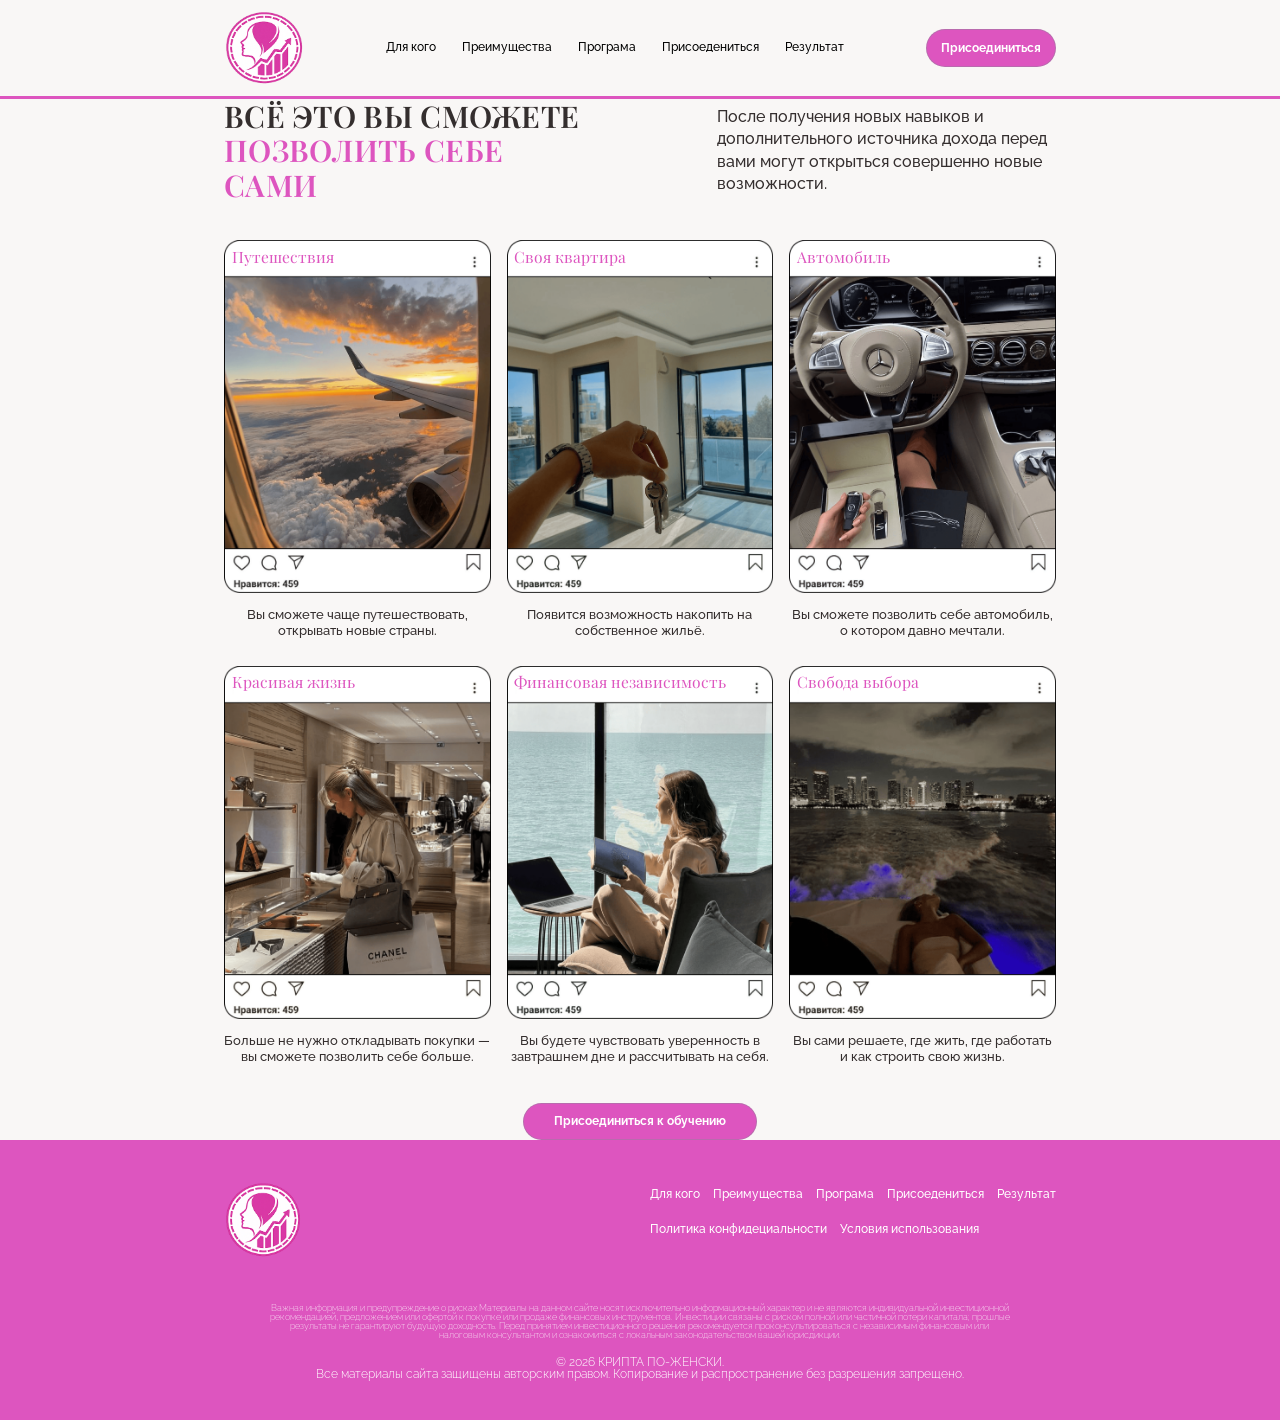
==== index.html @ 332e96ff "yourself section the end" ====
<!DOCTYPE html>
<html lang="ru">
<head>
    <meta charset="UTF-8">
    <meta name="viewport" content="width=device-width, initial-scale=1.0">
    <title>CRYPT-THE WOMAN-STYLE</title>
    <!-- Swiper css -->
    <link rel="stylesheet" href="https://cdn.jsdelivr.net/npm/swiper@11/swiper-bundle.min.css" />
    <!-- Swiper css -->
    <!-- favicon -->
    <link rel="icon" href="./images/logo/favicon.svg">
    <!-- favicon -->
    <!-- fonts -->
    <link rel="preconnect" href="https://fonts.googleapis.com">
    <link rel="preconnect" href="https://fonts.gstatic.com" crossorigin>
    <link
        href="https://fonts.googleapis.com/css2?family=Manrope:wght@200..800&family=Playfair+Display:ital,wght@0,400..900;1,400..900&family=Raleway:ital,wght@0,100..900;1,100..900&display=swap"
        rel="stylesheet">
        <link rel="stylesheet" href="./assets/fonts/Inter/stylesheet.css">
        <link rel="stylesheet" href="./assets/fonts/Gilroy/stylesheet.css">
        <link rel="stylesheet" href="./assets/fonts/DisruptorsScript/stylesheet.css">
    <!-- fonts -->
    <!-- css link -->
    <link rel="stylesheet" href="./assets/scss/style.css">
    <!-- css link -->
</head>
<body>
    <div class="wrapper">

        <!-- header -->
        <header class="header">
            <div class="container">
                <a href="#" class="header_logo">
                    <img src="./assets/images/logo/footer_logo.png" alt="">
                </a>
                <ul class="header_link">
                    <li>
                        <a href="#">
                            Для кого
                        </a>
                    </li>
                    <li>
                        <a href="#">
                            Преимущества
                        </a>
                    </li>
                    <li>
                        <a href="#">
                            Програма
                        </a>
                    </li>
                    <li>
                        <a href="#">
                            Присоедениться
                        </a>
                    </li>
                    <li>
                        <a href="#">
                            Результат
                        </a>
                    </li>
                </ul>
                <button class="header_btn pink_btn">
                    Присоединиться
                </button>
            </div>
        </header>
        <!-- header -->

        <!-- main -->
        <main>


            <!-- yourself -->
            <section class="yourself">
                <div class="container">
                    <div class="yourself_head">
                        <h2 class="section_title">
                            Всё это вы сможете <span>позволить себе сами</span>
                        </h2>
                        <p>
                            После получения новых навыков и дополнительного источника дохода перед вами могут открыться совершенно новые
                            возможности.
                        </p>
                    </div>
                    <div class="yourself_cards">
                        <div class="yourself_card">
                            <div class="yourself_card-img">
                                <h3>
                                    Путешествия
                                </h3>
                                <img src="./assets/images/yourself1.png" alt="">
                            </div>
                            <p>
                                Вы сможете чаще путешествовать,
                                открывать новые страны.
                            </p>
                        </div>
                        <div class="yourself_card">
                            <div class="yourself_card-img">
                                <h3>
                                    Своя квартира
                                </h3>
                                <img src="./assets/images/yourself2.png" alt="">
                            </div>
                            <p>
                                Появится возможность накопить
                                на собственное жильё.
                            </p>
                        </div>
                        <div class="yourself_card">
                            <div class="yourself_card-img">
                                <h3>
                                    Автомобиль
                                </h3>
                                <img src="./assets/images/yourself3.png" alt="">
                            </div>
                            <p>
                                Вы сможете позволить себе
                                автомобиль, о котором давно мечтали.
                            </p>
                        </div>
                        <div class="yourself_card">
                            <div class="yourself_card-img">
                                <h3>
                                    Красивая жизнь
                                </h3>
                                <img src="./assets/images/yourself4.png" alt="">
                            </div>
                            <p>
                                Больше не нужно откладывать покупки
                                — вы сможете позволить себе больше.
                            </p>
                        </div>
                        <div class="yourself_card">
                            <div class="yourself_card-img">
                                <h3>
                                    Финансовая независимость
                                </h3>
                                <img src="./assets/images/yourself5.png" alt="">
                            </div>
                            <p>
                                Вы будете чувствовать уверенность в завтрашнем дне и рассчитывать на себя.
                            </p>
                        </div>
                        <div class="yourself_card">
                            <div class="yourself_card-img">
                                <h3>
                                    Свобода выбора
                                </h3>
                                <img src="./assets/images/yourself6.png" alt="">
                            </div>
                            <p>
                                Вы сами решаете, где жить, где работать и как строить свою жизнь.
                            </p>
                        </div>
                    </div>
                    <button class="pink_btn">
                        Присоединиться к обучению
                    </button>
                </div>
            </section>
            <!-- yourself -->
        </main>
        <!-- main -->

        <!-- footer -->
        <footer class="footer">
            <div class="container">
                <div class="footer_top">
                    <a href="/" class="footer_logo">
                        <img src="./assets/images/logo/footer_logo.png" alt="">
                    </a>
                    <div class="footer_top-links">
                        <ul class="footer_link">
                            <li>
                                <a href="#">
                                    Для кого
                                </a>
                            </li>
                            <li>
                                <a href="#">
                                    Преимущества
                                </a>
                            </li>
                            <li>
                                <a href="#">
                                    Програма
                                </a>
                            </li>
                            <li>
                                <a href="#">
                                    Присоедениться
                                </a>
                            </li>
                            <li>
                                <a href="#">
                                    Результат
                                </a>
                            </li>
                        </ul>
                        <ul>
                            <li>
                                <a href="#">
                                    Политика конфидециальности
                                </a>
                            </li>
                            <li>
                                <a href="#">
                                    Условия использования
                                </a>
                            </li>
                        </ul>
                    </div>
                </div>
                <p>
                    Важная информация и предупреждение о рисках Материалы на данном сайте носят исключительно информационный характер и не
                    являются индивидуальной инвестиционной рекомендацией, предложением или офертой к покупке или продаже финансовых
                    инструментов. Инвестиции связаны с риском полной или частичной потери капитала; прошлые результаты не гарантируют
                    будущую доходность. Перед принятием инвестиционного решения рекомендуется проконсультироваться с независимым финансовым
                    или налоговым консультантом и ознакомиться с локальным законодательством вашей юрисдикции.
                </p>
                <span>
                    © 2026 КРИПТА ПО-ЖЕНСКИ.<br>
                    Все материалы сайта защищены авторским правом. Копирование и распространение без разрешения запрещено.
                </span>
            </div>
        </footer>
        <!-- footer -->
    </div>

    <!-- Swiper js -->
    <script src="https://cdn.jsdelivr.net/npm/swiper@11/swiper-bundle.min.js" defer></script>
    <!-- Swiper js -->
    <!-- js file -->
    <script src="./assets/scripts/main.js" defer></script>
    <!-- js file -->
</body>
</html>
---- assets/fonts/Inter/stylesheet.css ----
@font-face {
    font-family: 'Inter';
    src: url('Inter-BoldItalic.eot');
    src: local('Inter Bold Italic'), local('Inter-BoldItalic'),
        url('Inter-BoldItalic.eot?#iefix') format('embedded-opentype'),
        url('Inter-BoldItalic.woff2') format('woff2'),
        url('Inter-BoldItalic.woff') format('woff'),
        url('Inter-BoldItalic.ttf') format('truetype');
    font-weight: bold;
    font-style: italic;
}

@font-face {
    font-family: 'Inter';
    src: url('Inter-MediumItalic.eot');
    src: local('Inter Medium Italic'), local('Inter-MediumItalic'),
        url('Inter-MediumItalic.eot?#iefix') format('embedded-opentype'),
        url('Inter-MediumItalic.woff2') format('woff2'),
        url('Inter-MediumItalic.woff') format('woff'),
        url('Inter-MediumItalic.ttf') format('truetype');
    font-weight: 500;
    font-style: italic;
}

@font-face {
    font-family: 'Inter';
    src: url('Inter-ThinItalicBETA.eot');
    src: local('Inter Thin Italic BETA'), local('Inter-ThinItalicBETA'),
        url('Inter-ThinItalicBETA.eot?#iefix') format('embedded-opentype'),
        url('Inter-ThinItalicBETA.woff2') format('woff2'),
        url('Inter-ThinItalicBETA.woff') format('woff'),
        url('Inter-ThinItalicBETA.ttf') format('truetype');
    font-weight: 100;
    font-style: italic;
}

@font-face {
    font-family: 'Inter';
    src: url('Inter-Regular.eot');
    src: local('Inter Regular'), local('Inter-Regular'),
        url('Inter-Regular.eot?#iefix') format('embedded-opentype'),
        url('Inter-Regular.woff2') format('woff2'),
        url('Inter-Regular.woff') format('woff'),
        url('Inter-Regular.ttf') format('truetype');
    font-weight: normal;
    font-style: normal;
}

@font-face {
    font-family: 'Inter';
    src: url('Inter-Black.eot');
    src: local('Inter Black'), local('Inter-Black'),
        url('Inter-Black.eot?#iefix') format('embedded-opentype'),
        url('Inter-Black.woff2') format('woff2'),
        url('Inter-Black.woff') format('woff'),
        url('Inter-Black.ttf') format('truetype');
    font-weight: 900;
    font-style: normal;
}

@font-face {
    font-family: 'Inter';
    src: url('Inter-BlackItalic.eot');
    src: local('Inter Black Italic'), local('Inter-BlackItalic'),
        url('Inter-BlackItalic.eot?#iefix') format('embedded-opentype'),
        url('Inter-BlackItalic.woff2') format('woff2'),
        url('Inter-BlackItalic.woff') format('woff'),
        url('Inter-BlackItalic.ttf') format('truetype');
    font-weight: 900;
    font-style: italic;
}

@font-face {
    font-family: 'Inter';
    src: url('Inter-LightBETA.eot');
    src: local('Inter Light BETA'), local('Inter-LightBETA'),
        url('Inter-LightBETA.eot?#iefix') format('embedded-opentype'),
        url('Inter-LightBETA.woff2') format('woff2'),
        url('Inter-LightBETA.woff') format('woff'),
        url('Inter-LightBETA.ttf') format('truetype');
    font-weight: 300;
    font-style: normal;
}

@font-face {
    font-family: 'Inter';
    src: url('Inter-SemiBold.eot');
    src: local('Inter Semi Bold'), local('Inter-SemiBold'),
        url('Inter-SemiBold.eot?#iefix') format('embedded-opentype'),
        url('Inter-SemiBold.woff2') format('woff2'),
        url('Inter-SemiBold.woff') format('woff'),
        url('Inter-SemiBold.ttf') format('truetype');
    font-weight: 600;
    font-style: normal;
}

@font-face {
    font-family: 'Inter';
    src: url('Inter-ExtraBoldItalic.eot');
    src: local('Inter Extra Bold Italic'), local('Inter-ExtraBoldItalic'),
        url('Inter-ExtraBoldItalic.eot?#iefix') format('embedded-opentype'),
        url('Inter-ExtraBoldItalic.woff2') format('woff2'),
        url('Inter-ExtraBoldItalic.woff') format('woff'),
        url('Inter-ExtraBoldItalic.ttf') format('truetype');
    font-weight: 800;
    font-style: italic;
}

@font-face {
    font-family: 'Inter';
    src: url('Inter-Bold.eot');
    src: local('Inter Bold'), local('Inter-Bold'),
        url('Inter-Bold.eot?#iefix') format('embedded-opentype'),
        url('Inter-Bold.woff2') format('woff2'),
        url('Inter-Bold.woff') format('woff'),
        url('Inter-Bold.ttf') format('truetype');
    font-weight: bold;
    font-style: normal;
}

@font-face {
    font-family: 'Inter';
    src: url('Inter-ExtraLightItalicBETA.eot');
    src: local('Inter Extra Light Italic BETA'), local('Inter-ExtraLightItalicBETA'),
        url('Inter-ExtraLightItalicBETA.eot?#iefix') format('embedded-opentype'),
        url('Inter-ExtraLightItalicBETA.woff2') format('woff2'),
        url('Inter-ExtraLightItalicBETA.woff') format('woff'),
        url('Inter-ExtraLightItalicBETA.ttf') format('truetype');
    font-weight: 200;
    font-style: italic;
}

@font-face {
    font-family: 'Inter';
    src: url('Inter-ExtraLightBETA.eot');
    src: local('Inter Extra Light BETA'), local('Inter-ExtraLightBETA'),
        url('Inter-ExtraLightBETA.eot?#iefix') format('embedded-opentype'),
        url('Inter-ExtraLightBETA.woff2') format('woff2'),
        url('Inter-ExtraLightBETA.woff') format('woff'),
        url('Inter-ExtraLightBETA.ttf') format('truetype');
    font-weight: 200;
    font-style: normal;
}

@font-face {
    font-family: 'Inter';
    src: url('Inter-ExtraBold.eot');
    src: local('Inter Extra Bold'), local('Inter-ExtraBold'),
        url('Inter-ExtraBold.eot?#iefix') format('embedded-opentype'),
        url('Inter-ExtraBold.woff2') format('woff2'),
        url('Inter-ExtraBold.woff') format('woff'),
        url('Inter-ExtraBold.ttf') format('truetype');
    font-weight: 800;
    font-style: normal;
}

@font-face {
    font-family: 'Inter';
    src: url('Inter-ThinBETA.eot');
    src: local('Inter Thin BETA'), local('Inter-ThinBETA'),
        url('Inter-ThinBETA.eot?#iefix') format('embedded-opentype'),
        url('Inter-ThinBETA.woff2') format('woff2'),
        url('Inter-ThinBETA.woff') format('woff'),
        url('Inter-ThinBETA.ttf') format('truetype');
    font-weight: 100;
    font-style: normal;
}

@font-face {
    font-family: 'Inter';
    src: url('Inter-LightItalicBETA.eot');
    src: local('Inter Light Italic BETA'), local('Inter-LightItalicBETA'),
        url('Inter-LightItalicBETA.eot?#iefix') format('embedded-opentype'),
        url('Inter-LightItalicBETA.woff2') format('woff2'),
        url('Inter-LightItalicBETA.woff') format('woff'),
        url('Inter-LightItalicBETA.ttf') format('truetype');
    font-weight: 300;
    font-style: italic;
}

@font-face {
    font-family: 'Inter';
    src: url('Inter-Italic.eot');
    src: local('Inter Italic'), local('Inter-Italic'),
        url('Inter-Italic.eot?#iefix') format('embedded-opentype'),
        url('Inter-Italic.woff2') format('woff2'),
        url('Inter-Italic.woff') format('woff'),
        url('Inter-Italic.ttf') format('truetype');
    font-weight: normal;
    font-style: italic;
}

@font-face {
    font-family: 'Inter';
    src: url('Inter-SemiBoldItalic.eot');
    src: local('Inter Semi Bold Italic'), local('Inter-SemiBoldItalic'),
        url('Inter-SemiBoldItalic.eot?#iefix') format('embedded-opentype'),
        url('Inter-SemiBoldItalic.woff2') format('woff2'),
        url('Inter-SemiBoldItalic.woff') format('woff'),
        url('Inter-SemiBoldItalic.ttf') format('truetype');
    font-weight: 600;
    font-style: italic;
}

@font-face {
    font-family: 'Inter';
    src: url('Inter-Medium.eot');
    src: local('Inter Medium'), local('Inter-Medium'),
        url('Inter-Medium.eot?#iefix') format('embedded-opentype'),
        url('Inter-Medium.woff2') format('woff2'),
        url('Inter-Medium.woff') format('woff'),
        url('Inter-Medium.ttf') format('truetype');
    font-weight: 500;
    font-style: normal;
}
---- assets/fonts/Gilroy/stylesheet.css ----
@font-face {
    font-family: 'Gilroy';
    src: url('Gilroy-ExtraBold.eot');
    src: local('Gilroy ExtraBold'), local('Gilroy-ExtraBold'),
        url('Gilroy-ExtraBold.eot?#iefix') format('embedded-opentype'),
        url('Gilroy-ExtraBold.woff') format('woff'),
        url('Gilroy-ExtraBold.ttf') format('truetype');
    font-weight: 800;
    font-style: normal;
}

@font-face {
    font-family: 'Gilroy';
    src: url('Gilroy-Heavy.eot');
    src: local('Gilroy Heavy'), local('Gilroy-Heavy'),
        url('Gilroy-Heavy.eot?#iefix') format('embedded-opentype'),
        url('Gilroy-Heavy.woff') format('woff'),
        url('Gilroy-Heavy.ttf') format('truetype');
    font-weight: 900;
    font-style: normal;
}

@font-face {
    font-family: 'Gilroy';
    src: url('Gilroy-LightItalic.eot');
    src: local('Gilroy Light Italic'), local('Gilroy-LightItalic'),
        url('Gilroy-LightItalic.eot?#iefix') format('embedded-opentype'),
        url('Gilroy-LightItalic.woff') format('woff'),
        url('Gilroy-LightItalic.ttf') format('truetype');
    font-weight: 300;
    font-style: italic;
}

@font-face {
    font-family: 'Gilroy';
    src: url('Gilroy-ThinItalic.eot');
    src: local('Gilroy Thin Italic'), local('Gilroy-ThinItalic'),
        url('Gilroy-ThinItalic.eot?#iefix') format('embedded-opentype'),
        url('Gilroy-ThinItalic.woff') format('woff'),
        url('Gilroy-ThinItalic.ttf') format('truetype');
    font-weight: 100;
    font-style: italic;
}

@font-face {
    font-family: 'Gilroy';
    src: url('Gilroy-BlackItalic.eot');
    src: local('Gilroy Black Italic'), local('Gilroy-BlackItalic'),
        url('Gilroy-BlackItalic.eot?#iefix') format('embedded-opentype'),
        url('Gilroy-BlackItalic.woff') format('woff'),
        url('Gilroy-BlackItalic.ttf') format('truetype');
    font-weight: 900;
    font-style: italic;
}

@font-face {
    font-family: 'Gilroy';
    src: url('Gilroy-BoldItalic.eot');
    src: local('Gilroy Bold Italic'), local('Gilroy-BoldItalic'),
        url('Gilroy-BoldItalic.eot?#iefix') format('embedded-opentype'),
        url('Gilroy-BoldItalic.woff') format('woff'),
        url('Gilroy-BoldItalic.ttf') format('truetype');
    font-weight: bold;
    font-style: italic;
}

@font-face {
    font-family: 'Gilroy';
    src: url('Gilroy-SemiBold.eot');
    src: local('Gilroy SemiBold'), local('Gilroy-SemiBold'),
        url('Gilroy-SemiBold.eot?#iefix') format('embedded-opentype'),
        url('Gilroy-SemiBold.woff') format('woff'),
        url('Gilroy-SemiBold.ttf') format('truetype');
    font-weight: 600;
    font-style: normal;
}

@font-face {
    font-family: 'Gilroy';
    src: url('Gilroy-UltraLightItalic.eot');
    src: local('Gilroy UltraLight Italic'), local('Gilroy-UltraLightItalic'),
        url('Gilroy-UltraLightItalic.eot?#iefix') format('embedded-opentype'),
        url('Gilroy-UltraLightItalic.woff') format('woff'),
        url('Gilroy-UltraLightItalic.ttf') format('truetype');
    font-weight: 200;
    font-style: italic;
}

@font-face {
    font-family: 'Gilroy';
    src: url('Gilroy-SemiBoldItalic.eot');
    src: local('Gilroy SemiBold Italic'), local('Gilroy-SemiBoldItalic'),
        url('Gilroy-SemiBoldItalic.eot?#iefix') format('embedded-opentype'),
        url('Gilroy-SemiBoldItalic.woff') format('woff'),
        url('Gilroy-SemiBoldItalic.ttf') format('truetype');
    font-weight: 600;
    font-style: italic;
}

@font-face {
    font-family: 'Gilroy';
    src: url('Gilroy-Light.eot');
    src: local('Gilroy Light'), local('Gilroy-Light'),
        url('Gilroy-Light.eot?#iefix') format('embedded-opentype'),
        url('Gilroy-Light.woff') format('woff'),
        url('Gilroy-Light.ttf') format('truetype');
    font-weight: 300;
    font-style: normal;
}

@font-face {
    font-family: 'Gilroy';
    src: url('Gilroy-MediumItalic.eot');
    src: local('Gilroy Medium Italic'), local('Gilroy-MediumItalic'),
        url('Gilroy-MediumItalic.eot?#iefix') format('embedded-opentype'),
        url('Gilroy-MediumItalic.woff') format('woff'),
        url('Gilroy-MediumItalic.ttf') format('truetype');
    font-weight: 500;
    font-style: italic;
}

@font-face {
    font-family: 'Gilroy';
    src: url('Gilroy-ExtraBoldItalic.eot');
    src: local('Gilroy ExtraBold Italic'), local('Gilroy-ExtraBoldItalic'),
        url('Gilroy-ExtraBoldItalic.eot?#iefix') format('embedded-opentype'),
        url('Gilroy-ExtraBoldItalic.woff') format('woff'),
        url('Gilroy-ExtraBoldItalic.ttf') format('truetype');
    font-weight: 800;
    font-style: italic;
}

@font-face {
    font-family: 'Gilroy';
    src: url('Gilroy-Regular.eot');
    src: local('Gilroy Regular'), local('Gilroy-Regular'),
        url('Gilroy-Regular.eot?#iefix') format('embedded-opentype'),
        url('Gilroy-Regular.woff') format('woff'),
        url('Gilroy-Regular.ttf') format('truetype');
    font-weight: normal;
    font-style: normal;
}

@font-face {
    font-family: 'Gilroy';
    src: url('Gilroy-HeavyItalic.eot');
    src: local('Gilroy Heavy Italic'), local('Gilroy-HeavyItalic'),
        url('Gilroy-HeavyItalic.eot?#iefix') format('embedded-opentype'),
        url('Gilroy-HeavyItalic.woff') format('woff'),
        url('Gilroy-HeavyItalic.ttf') format('truetype');
    font-weight: 900;
    font-style: italic;
}

@font-face {
    font-family: 'Gilroy';
    src: url('Gilroy-Medium.eot');
    src: local('Gilroy Medium'), local('Gilroy-Medium'),
        url('Gilroy-Medium.eot?#iefix') format('embedded-opentype'),
        url('Gilroy-Medium.woff') format('woff'),
        url('Gilroy-Medium.ttf') format('truetype');
    font-weight: 500;
    font-style: normal;
}

@font-face {
    font-family: 'Gilroy';
    src: url('Gilroy-RegularItalic.eot');
    src: local('Gilroy Regular Italic'), local('Gilroy-RegularItalic'),
        url('Gilroy-RegularItalic.eot?#iefix') format('embedded-opentype'),
        url('Gilroy-RegularItalic.woff') format('woff'),
        url('Gilroy-RegularItalic.ttf') format('truetype');
    font-weight: normal;
    font-style: italic;
}

@font-face {
    font-family: 'Gilroy';
    src: url('Gilroy-UltraLight.eot');
    src: local('Gilroy UltraLight'), local('Gilroy-UltraLight'),
        url('Gilroy-UltraLight.eot?#iefix') format('embedded-opentype'),
        url('Gilroy-UltraLight.woff') format('woff'),
        url('Gilroy-UltraLight.ttf') format('truetype');
    font-weight: 200;
    font-style: normal;
}

@font-face {
    font-family: 'Gilroy';
    src: url('Gilroy-Bold.eot');
    src: local('Gilroy Bold'), local('Gilroy-Bold'),
        url('Gilroy-Bold.eot?#iefix') format('embedded-opentype'),
        url('Gilroy-Bold.woff') format('woff'),
        url('Gilroy-Bold.ttf') format('truetype');
    font-weight: bold;
    font-style: normal;
}

@font-face {
    font-family: 'Gilroy';
    src: url('Gilroy-Thin.eot');
    src: local('Gilroy Thin'), local('Gilroy-Thin'),
        url('Gilroy-Thin.eot?#iefix') format('embedded-opentype'),
        url('Gilroy-Thin.woff') format('woff'),
        url('Gilroy-Thin.ttf') format('truetype');
    font-weight: 100;
    font-style: normal;
}

@font-face {
    font-family: 'Gilroy';
    src: url('Gilroy-Black.eot');
    src: local('Gilroy Black'), local('Gilroy-Black'),
        url('Gilroy-Black.eot?#iefix') format('embedded-opentype'),
        url('Gilroy-Black.woff') format('woff'),
        url('Gilroy-Black.ttf') format('truetype');
    font-weight: 900;
    font-style: normal;
}
---- assets/fonts/DisruptorsScript/stylesheet.css ----
@font-face {
    font-family: 'Disruptors Script';
    src: url('DisruptorsScript-Regular.eot');
    src: local('Disruptors Script Regular'), local('DisruptorsScript-Regular'),
        url('DisruptorsScript-Regular.eot?#iefix') format('embedded-opentype'),
        url('DisruptorsScript-Regular.woff2') format('woff2'),
        url('DisruptorsScript-Regular.woff') format('woff'),
        url('DisruptorsScript-Regular.ttf') format('truetype');
    font-weight: normal;
    font-style: normal;
}
---- assets/scss/style.css ----
/*! normalize.css v8.0.1 | MIT License | github.com/necolas/normalize.css */
/* Document
   ========================================================================== */
/**
 * 1. Correct the line height in all browsers.
 * 2. Prevent adjustments of font size after orientation changes in iOS.
 */
html {
  line-height: 1.15; /* 1 */
  -webkit-text-size-adjust: 100%; /* 2 */
}

/* Sections
   ========================================================================== */
/**
 * Remove the margin in all browsers.
 */
body {
  margin: 0;
}

/**
 * Render the `main` element consistently in IE.
 */
main {
  display: block;
}

/**
 * Correct the font size and margin on `h1` elements within `section` and
 * `article` contexts in Chrome, Firefox, and Safari.
 */
h1 {
  font-size: 2em;
}

/* Grouping content
   ========================================================================== */
/**
 * 1. Add the correct box sizing in Firefox.
 * 2. Show the overflow in Edge and IE.
 */
hr {
  box-sizing: content-box; /* 1 */
  height: 0; /* 1 */
  overflow: visible; /* 2 */
}

/**
 * 1. Correct the inheritance and scaling of font size in all browsers.
 * 2. Correct the odd `em` font sizing in all browsers.
 */
pre {
  font-family: monospace, monospace; /* 1 */
  font-size: 1em; /* 2 */
}

/* Text-level semantics
   ========================================================================== */
/**
 * Remove the gray background on active links in IE 10.
 */
a {
  background-color: transparent;
}

/**
 * 1. Remove the bottom border in Chrome 57-
 * 2. Add the correct text decoration in Chrome, Edge, IE, Opera, and Safari.
 */
abbr[title] {
  border-bottom: none; /* 1 */
  text-decoration: underline; /* 2 */
  -webkit-text-decoration: underline dotted;
          text-decoration: underline dotted; /* 2 */
}

/**
 * Add the correct font weight in Chrome, Edge, and Safari.
 */
b,
strong {
  font-weight: bolder;
}

/**
 * 1. Correct the inheritance and scaling of font size in all browsers.
 * 2. Correct the odd `em` font sizing in all browsers.
 */
code,
kbd,
samp {
  font-family: monospace, monospace; /* 1 */
  font-size: 1em; /* 2 */
}

/**
 * Add the correct font size in all browsers.
 */
small {
  font-size: 80%;
}

/**
 * Prevent `sub` and `sup` elements from affecting the line height in
 * all browsers.
 */
sub,
sup {
  font-size: 75%;
  line-height: 0;
  position: relative;
  vertical-align: baseline;
}

sub {
  bottom: -0.25em;
}

sup {
  top: -0.5em;
}

/* Embedded content
   ========================================================================== */
/**
 * Remove the border on images inside links in IE 10.
 */
img {
  border-style: none;
}

/* Forms
   ========================================================================== */
/**
 * 1. Change the font styles in all browsers.
 * 2. Remove the margin in Firefox and Safari.
 */
button,
input,
optgroup,
select,
textarea {
  font-family: inherit; /* 1 */
  font-size: 100%; /* 1 */
  line-height: 1.15; /* 1 */
  margin: 0; /* 2 */
}

/**
 * Show the overflow in IE.
 * 1. Show the overflow in Edge.
 */
button,
input { /* 1 */
  overflow: visible;
}

/**
 * Remove the inheritance of text transform in Edge, Firefox, and IE.
 * 1. Remove the inheritance of text transform in Firefox.
 */
button,
select { /* 1 */
  text-transform: none;
}

/**
 * Correct the inability to style clickable types in iOS and Safari.
 */
button,
[type=button],
[type=reset],
[type=submit] {
  -webkit-appearance: button;
}

/**
 * Remove the inner border and padding in Firefox.
 */
button::-moz-focus-inner,
[type=button]::-moz-focus-inner,
[type=reset]::-moz-focus-inner,
[type=submit]::-moz-focus-inner {
  border-style: none;
  padding: 0;
}

/**
 * Restore the focus styles unset by the previous rule.
 */
button:-moz-focusring,
[type=button]:-moz-focusring,
[type=reset]:-moz-focusring,
[type=submit]:-moz-focusring {
  outline: 1px dotted ButtonText;
}

/**
 * Correct the padding in Firefox.
 */
fieldset {
  padding: 0.35em 0.75em 0.625em;
}

/**
 * 1. Correct the text wrapping in Edge and IE.
 * 2. Correct the color inheritance from `fieldset` elements in IE.
 * 3. Remove the padding so developers are not caught out when they zero out
 *    `fieldset` elements in all browsers.
 */
legend {
  box-sizing: border-box; /* 1 */
  color: inherit; /* 2 */
  display: table; /* 1 */
  max-width: 100%; /* 1 */
  padding: 0; /* 3 */
  white-space: normal; /* 1 */
}

/**
 * Add the correct vertical alignment in Chrome, Firefox, and Opera.
 */
progress {
  vertical-align: baseline;
}

/**
 * Remove the default vertical scrollbar in IE 10+.
 */
textarea {
  overflow: auto;
}

/**
 * 1. Add the correct box sizing in IE 10.
 * 2. Remove the padding in IE 10.
 */
[type=checkbox],
[type=radio] {
  box-sizing: border-box; /* 1 */
  padding: 0; /* 2 */
}

/**
 * Correct the cursor style of increment and decrement buttons in Chrome.
 */
[type=number]::-webkit-inner-spin-button,
[type=number]::-webkit-outer-spin-button {
  height: auto;
}

/**
 * 1. Correct the odd appearance in Chrome and Safari.
 * 2. Correct the outline style in Safari.
 */
[type=search] {
  -webkit-appearance: textfield; /* 1 */
  outline-offset: -2px; /* 2 */
}

/**
 * Remove the inner padding in Chrome and Safari on macOS.
 */
[type=search]::-webkit-search-decoration {
  -webkit-appearance: none;
}

/**
 * 1. Correct the inability to style clickable types in iOS and Safari.
 * 2. Change font properties to `inherit` in Safari.
 */
::-webkit-file-upload-button {
  -webkit-appearance: button; /* 1 */
  font: inherit; /* 2 */
}

/* Interactive
   ========================================================================== */
/*
 * Add the correct display in Edge, IE 10+, and Firefox.
 */
details {
  display: block;
}

/*
 * Add the correct display in all browsers.
 */
summary {
  display: list-item;
}

/* Misc
   ========================================================================== */
/**
 * Add the correct display in IE 10+.
 */
template {
  display: none;
}

/**
 * Add the correct display in IE 10.
 */
[hidden] {
  display: none;
}

* {
  margin: 0;
  padding: 0;
  box-sizing: border-box;
  list-style: none;
}

a {
  text-decoration: none;
  color: inherit;
  display: inline-block;
}

img {
  max-width: 100%;
}

span, label {
  display: inline-block;
}

html {
  scroll-behavior: smooth;
  font-size: 1px;
}
@media (max-width: 1850px) {
  html {
    font-size: 0.95px;
  }
}
@media (max-width: 1780px) {
  html {
    font-size: 0.9px;
  }
}
@media (max-width: 1680px) {
  html {
    font-size: 0.85px;
  }
}
@media (max-width: 1580px) {
  html {
    font-size: 0.8px;
  }
}
@media (max-width: 1480px) {
  html {
    font-size: 0.75px;
  }
}
@media (max-width: 1380px) {
  html {
    font-size: 0.7px;
  }
}
@media (max-width: 1330px) {
  html {
    font-size: 0.65px;
  }
}
@media (max-width: 1240px) {
  html {
    font-size: 0.6px;
  }
}
@media (max-width: 1140px) {
  html {
    font-size: 0.55px;
  }
}
@media (max-width: 1030px) {
  html {
    font-size: 0.5px;
  }
}
@media (max-width: 930px) {
  html {
    font-size: 0.45px;
  }
}
@media (max-width: 850px) {
  html {
    font-size: 1px;
  }
}

body {
  font-family: "Raleway", sans-serif;
  font-style: normal;
  font-display: swap;
  background: #F9F7F6;
}

input, textarea {
  outline: none;
  border: 0;
  background: transparent;
}

button {
  border: none;
  cursor: pointer;
  background: transparent;
  outline: 0;
}

address {
  font-style: normal;
}

.wrapper {
  width: 100%;
  overflow: hidden;
}

ul, ol, dl {
  list-style: none;
  padding: 0;
  margin: 0;
}

p, h1, h2, h3, h4, h5, h6 {
  padding: 0;
  margin: 0;
}

.container {
  max-width: 1440rem;
  margin: 0 auto;
  padding: 0 80rem;
}
@media (max-width: 1024px) {
  .container {
    padding: 0 20rem;
  }
}

.section_title {
  font-family: "Playfair Display", sans-serif;
  font-weight: 600;
  font-size: 46rem;
  letter-spacing: 0.01em;
  text-transform: uppercase;
  color: #342e2e;
}
.section_title span {
  display: inline;
  color: #DD55BF;
}
@media (max-width: 850px) {
  .section_title {
    font-size: 28rem;
  }
}

.pink_btn {
  font-weight: 700;
  font-size: 18rem;
  line-height: 145%;
  color: #FFFFFF;
  height: 57rem;
  display: flex;
  align-items: center;
  justify-content: center;
  text-align: center;
  background: #DD55BF;
  border-radius: 50rem;
  padding: 14rem 24rem;
  border: 1rem solid rgba(133, 138, 149, 0.4117647059);
}

.header {
  border-bottom: 3px solid #DD55BF;
  padding: 8px 0;
}
.header .container {
  display: flex;
  align-items: center;
  justify-content: space-between;
}
.header_logo {
  width: 80px;
  height: 80px;
  display: flex;
  flex-shrink: 0;
}
.header_logo img {
  width: 100%;
}
.header_link {
  display: flex;
  align-items: center;
  gap: 40rem;
}
@media (max-width: 850px) {
  .header_link {
    display: none;
  }
}
.header_link a {
  font-weight: 500;
  font-size: 18rem;
  line-height: 100%;
  color: #000000;
}
.header .pink_btn {
  width: 200rem;
}

.yourself_head {
  display: flex;
  align-items: center;
  justify-content: space-between;
  gap: 24rem;
  margin-bottom: 58rem;
}
@media (max-width: 850px) {
  .yourself_head {
    flex-direction: column;
    align-items: start;
    margin-bottom: 40rem;
  }
}
.yourself_head .section_title {
  max-width: 574rem;
}
@media (max-width: 850px) {
  .yourself_head .section_title {
    max-width: 100%;
  }
}
.yourself_head p {
  max-width: 522rem;
  font-weight: 500;
  font-size: 24rem;
  line-height: 142%;
  color: #342e2e;
}
@media (max-width: 850px) {
  .yourself_head p {
    max-width: 100%;
  }
}
@media (max-width: 850px) {
  .yourself_head p {
    font-size: 18rem;
  }
}
.yourself_cards {
  display: grid;
  grid-template-columns: repeat(3, 1fr);
  gap: 40rem 24rem;
}
@media (max-width: 850px) {
  .yourself_cards {
    grid-template-columns: repeat(2, 1fr);
    gap: 24rem;
  }
}
@media (max-width: 640px) {
  .yourself_cards {
    grid-template-columns: repeat(1, 1fr);
  }
}
.yourself_card {
  display: flex;
  align-items: center;
  flex-direction: column;
  gap: 20rem;
  position: relative;
}
@media (max-width: 850px) {
  .yourself_card {
    gap: 16rem;
  }
}
.yourself_card h3 {
  position: absolute;
  padding: 12rem;
  font-family: "Playfair Display", sans-serif;
  font-weight: 400;
  font-size: 24rem;
  line-height: 120%;
  color: #DD55BF;
}
@media (max-width: 850px) {
  .yourself_card h3 {
    font-size: 22rem;
    padding: 6rem 12rem;
  }
}
@media (max-width: 640px) {
  .yourself_card h3 {
    top: 1%;
  }
}
.yourself_card p {
  font-weight: 500;
  font-size: 20rem;
  line-height: 125%;
  text-align: center;
  color: #342e2e;
}
@media (max-width: 850px) {
  .yourself_card p {
    font-size: 18rem;
  }
}
.yourself .pink_btn {
  width: 360rem;
  margin: 58rem auto 0 auto;
}
@media (max-width: 640px) {
  .yourself .pink_btn {
    width: 100%;
    margin: 40rem auto;
  }
}

.footer {
  background: #DD55BF;
  padding: 60rem 0;
}
.footer_top {
  display: flex;
  align-items: center;
  justify-content: space-between;
  gap: 32rem;
  margin-bottom: 70rem;
}
@media (max-width: 850px) {
  .footer_top {
    flex-direction: column;
    margin-bottom: 32rem;
  }
}
.footer_logo {
  width: 120rem;
  height: 120rem;
}
.footer_logo img {
  width: 100%;
}
@media (max-width: 850px) {
  .footer_top-links {
    flex-direction: column;
    gap: 16px;
  }
}
.footer_top-links a {
  font-weight: 500;
  font-size: 18rem;
  line-height: 34rem;
  color: #FFFFFF;
}
.footer ul {
  display: flex;
  align-items: center;
  gap: 20rem;
  margin-bottom: 20rem;
}
@media (max-width: 850px) {
  .footer ul {
    flex-direction: column;
    text-align: center;
  }
}
.footer p {
  font-weight: 200;
  font-size: 14rem;
  line-height: 100%;
  letter-spacing: -3%;
  text-align: center;
  color: #FFFFFF;
  max-width: 1143rem;
  margin: auto;
}
@media (max-width: 640px) {
  .footer p {
    font-size: 10px;
  }
}
.footer span {
  display: block;
  font-weight: 300;
  font-size: 18rem;
  line-height: 100%;
  letter-spacing: -3%;
  text-align: center;
  color: #FFFFFF;
  max-width: 1143rem;
  margin: 28rem auto 0 auto;
}
@media (max-width: 850px) {
  .footer span {
    font-size: 14px;
  }
}/*# sourceMappingURL=style.css.map */
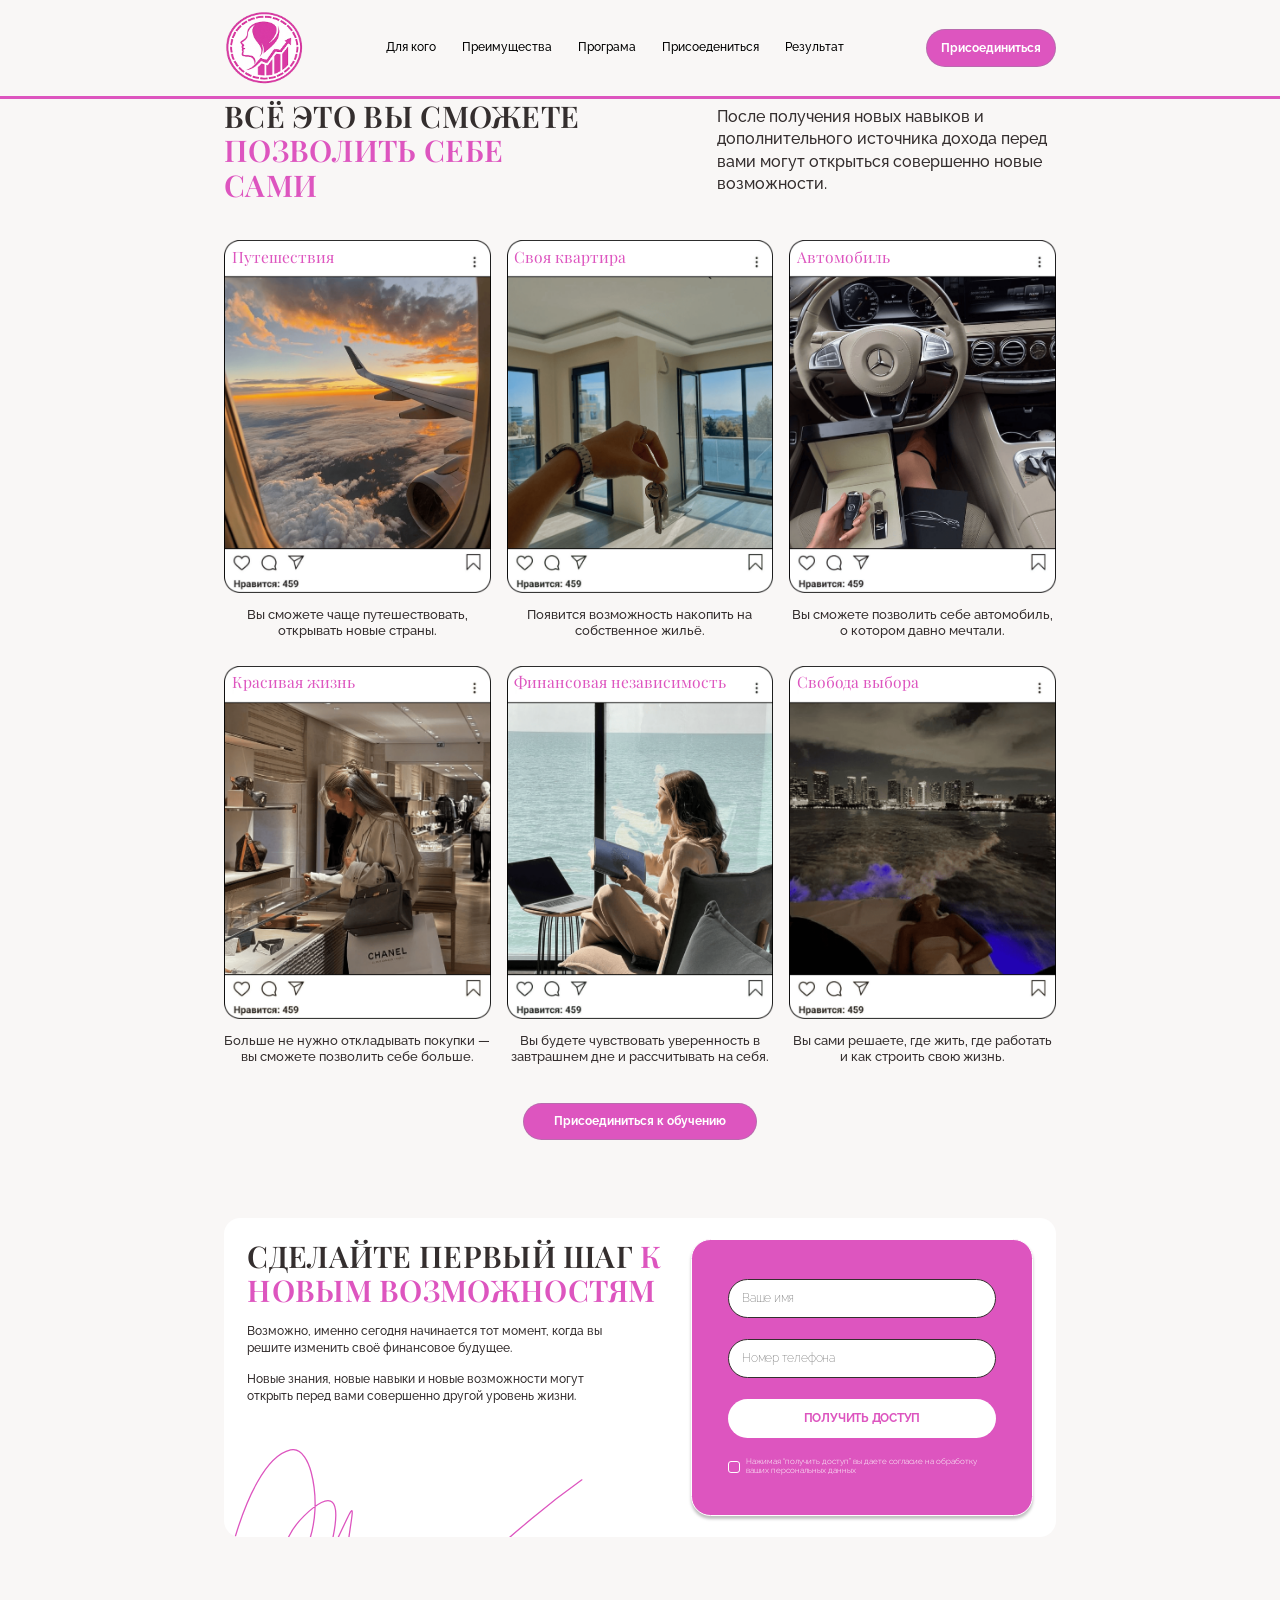
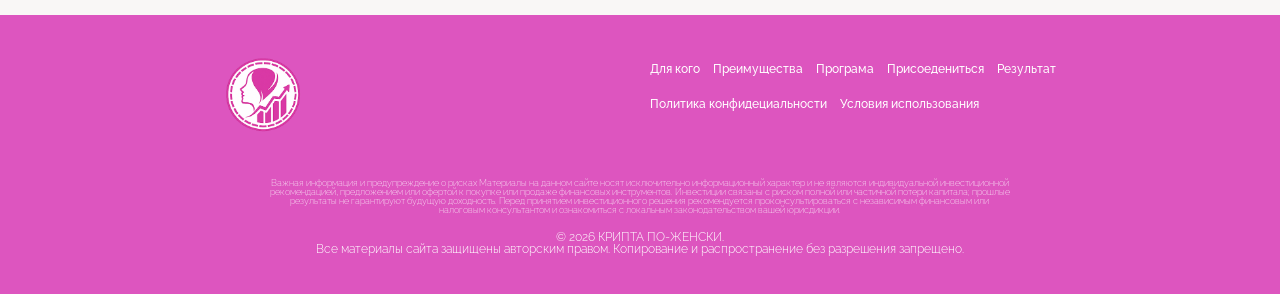
==== commit 3fd627d4: "contact section the end" ====
--- a/index.html
+++ b/index.html
@@ -161,6 +161,50 @@
                 </div>
             </section>
             <!-- yourself -->
+
+            <!-- contact -->
+            <section class="contact">
+                <div class="container">
+                    <div class="contact_in">
+                        <img class="contact_icon" src="./assets/images/contact_icon.svg" alt="">
+                        <div class="contact_left">
+                            <h2 class="section_title">
+                                Сделайте первый<br> шаг
+                                <span>к новым<br> возможностям</span>
+                            </h2>
+                            <p>
+                                Возможно, именно сегодня начинается тот момент, когда вы решите изменить своё финансовое будущее.
+                            </p>
+                            <p>
+                                Новые знания, новые навыки и новые возможности могут открыть перед вами совершенно другой уровень жизни.
+                            </p>
+                        </div>
+                        <form action="#">
+                            <input type="text" placeholder="Ваше имя">
+                            <input type="tel" placeholder="Номер телефона">
+                            <button type="submit">
+                                получить доступ
+                            </button>
+                            <label class="consent">
+                                <input type="checkbox" class="consent_input" />
+
+                                <span class="consent_box">
+                                    <svg width="12" height="9" viewBox="0 0 12 9" fill="none">
+                                        <path
+                                            d="M4.0293 6.68571L10.4864 0.228572C10.6388 0.0761906 10.8166 0 11.0198 0C11.223 0 11.4007 0.0761906 11.5531 0.228572C11.7055 0.380953 11.7817 0.562032 11.7817 0.77181C11.7817 0.981587 11.7055 1.16241 11.5531 1.31429L4.56264 8.32381C4.41026 8.47619 4.23248 8.55238 4.0293 8.55238C3.82613 8.55238 3.64835 8.47619 3.49597 8.32381L0.21978 5.04762C0.0673993 4.89524 -0.00574359 4.71441 0.000351648 4.50514C0.00644689 4.29587 0.0859387 4.11479 0.238828 3.9619C0.391716 3.80902 0.572796 3.73283 0.782066 3.73333C0.991336 3.73384 1.17216 3.81003 1.32454 3.9619L4.0293 6.68571Z"
+                                            fill="white" />
+                                    </svg>
+                                </span>
+
+                                <span class="consent_text">
+                                    Нажимая “получить доступ” вы даете согласие на обработку ваших персональных данных
+                                </span>
+                            </label>
+                        </form>
+                    </div>
+                </div>
+            </section>
+            <!-- contact -->
         </main>
         <!-- main -->
 
--- a/assets/scss/style.css
+++ b/assets/scss/style.css
@@ -624,6 +624,155 @@
     width: 100%;
     margin: 40rem auto;
   }
+}
+
+.contact {
+  margin: 120rem 0;
+}
+@media (max-width: 850px) {
+  .contact {
+    margin: 60rem 0;
+  }
+}
+.contact_in {
+  border-radius: 25rem;
+  background: #FFFFFF;
+  padding: 32rem 36rem;
+  display: flex;
+  align-items: start;
+  gap: 22rem;
+  position: relative;
+  overflow: hidden;
+}
+@media (max-width: 850px) {
+  .contact_in {
+    padding: 32rem 5rem;
+    flex-direction: column;
+  }
+}
+.contact_icon {
+  position: absolute;
+  left: 10rem;
+  bottom: -100rem;
+  width: 543rem;
+  height: 236rem;
+}
+@media (max-width: 850px) {
+  .contact_icon {
+    bottom: auto;
+    right: 0;
+    left: auto;
+    top: 66rem;
+    width: 160rem;
+    height: auto;
+  }
+}
+@media (max-width: 850px) {
+  .contact_left .section_title {
+    max-width: 100%;
+  }
+}
+.contact_left .section_title br {
+  display: none;
+}
+@media (max-width: 850px) {
+  .contact_left .section_title br {
+    display: block;
+  }
+}
+@media (max-width: 850px) {
+  .contact_left .section_title span {
+    display: block;
+  }
+}
+.contact_left p {
+  font-weight: 500;
+  font-size: 18rem;
+  line-height: 139%;
+  color: #342e2e;
+  max-width: 558rem;
+  margin-top: 24rem;
+}
+@media (max-width: 850px) {
+  .contact_left p {
+    max-width: 100%;
+  }
+}
+.contact form {
+  padding: 60rem 55rem;
+  border-radius: 30rem;
+  border: 1rem solid #FFFFFF;
+  width: 525rem;
+  flex-shrink: 0;
+  background: #DD55BF;
+  backdrop-filter: blur(3.0476193428px);
+  box-shadow: 0 3px 3px 0 rgba(0, 0, 0, 0.25);
+  display: flex;
+  flex-direction: column;
+  gap: 32rem;
+}
+@media (max-width: 850px) {
+  .contact form {
+    padding: 30rem 10rem;
+    width: 100%;
+  }
+}
+.contact form input, .contact form button {
+  height: 60rem;
+  width: 100%;
+  border-radius: 100rem;
+  background: #FFFFFF;
+}
+.contact form input {
+  border: 1rem solid #342e2e;
+  font-weight: 200;
+  font-size: 18rem;
+  line-height: 140%;
+  letter-spacing: -0.02em;
+  color: #000000;
+  padding: 16rem 20rem;
+}
+.contact form button {
+  font-weight: 700;
+  font-size: 18rem;
+  line-height: 120%;
+  letter-spacing: -0.02em;
+  text-transform: uppercase;
+  text-align: center;
+  color: #DD55BF;
+}
+.contact .consent {
+  display: flex;
+  align-items: center;
+  gap: 10rem;
+  cursor: pointer;
+}
+.contact .consent_input {
+  display: none;
+}
+.contact .consent_box {
+  width: 18rem;
+  height: 18rem;
+  border: 1px solid #FFFFFF;
+  border-radius: 3px;
+  display: flex;
+  align-items: center;
+  justify-content: center;
+  flex-shrink: 0;
+}
+.contact .consent_box svg {
+  opacity: 0;
+  transform: scale(0.5);
+  transition: 0.25s ease;
+}
+.contact .consent_text {
+  font-weight: 300;
+  font-size: 12rem;
+  color: #FFFFFF;
+}
+.contact .consent_input:checked + .consent_box svg {
+  opacity: 1;
+  transform: scale(1);
 }
 
 .footer {
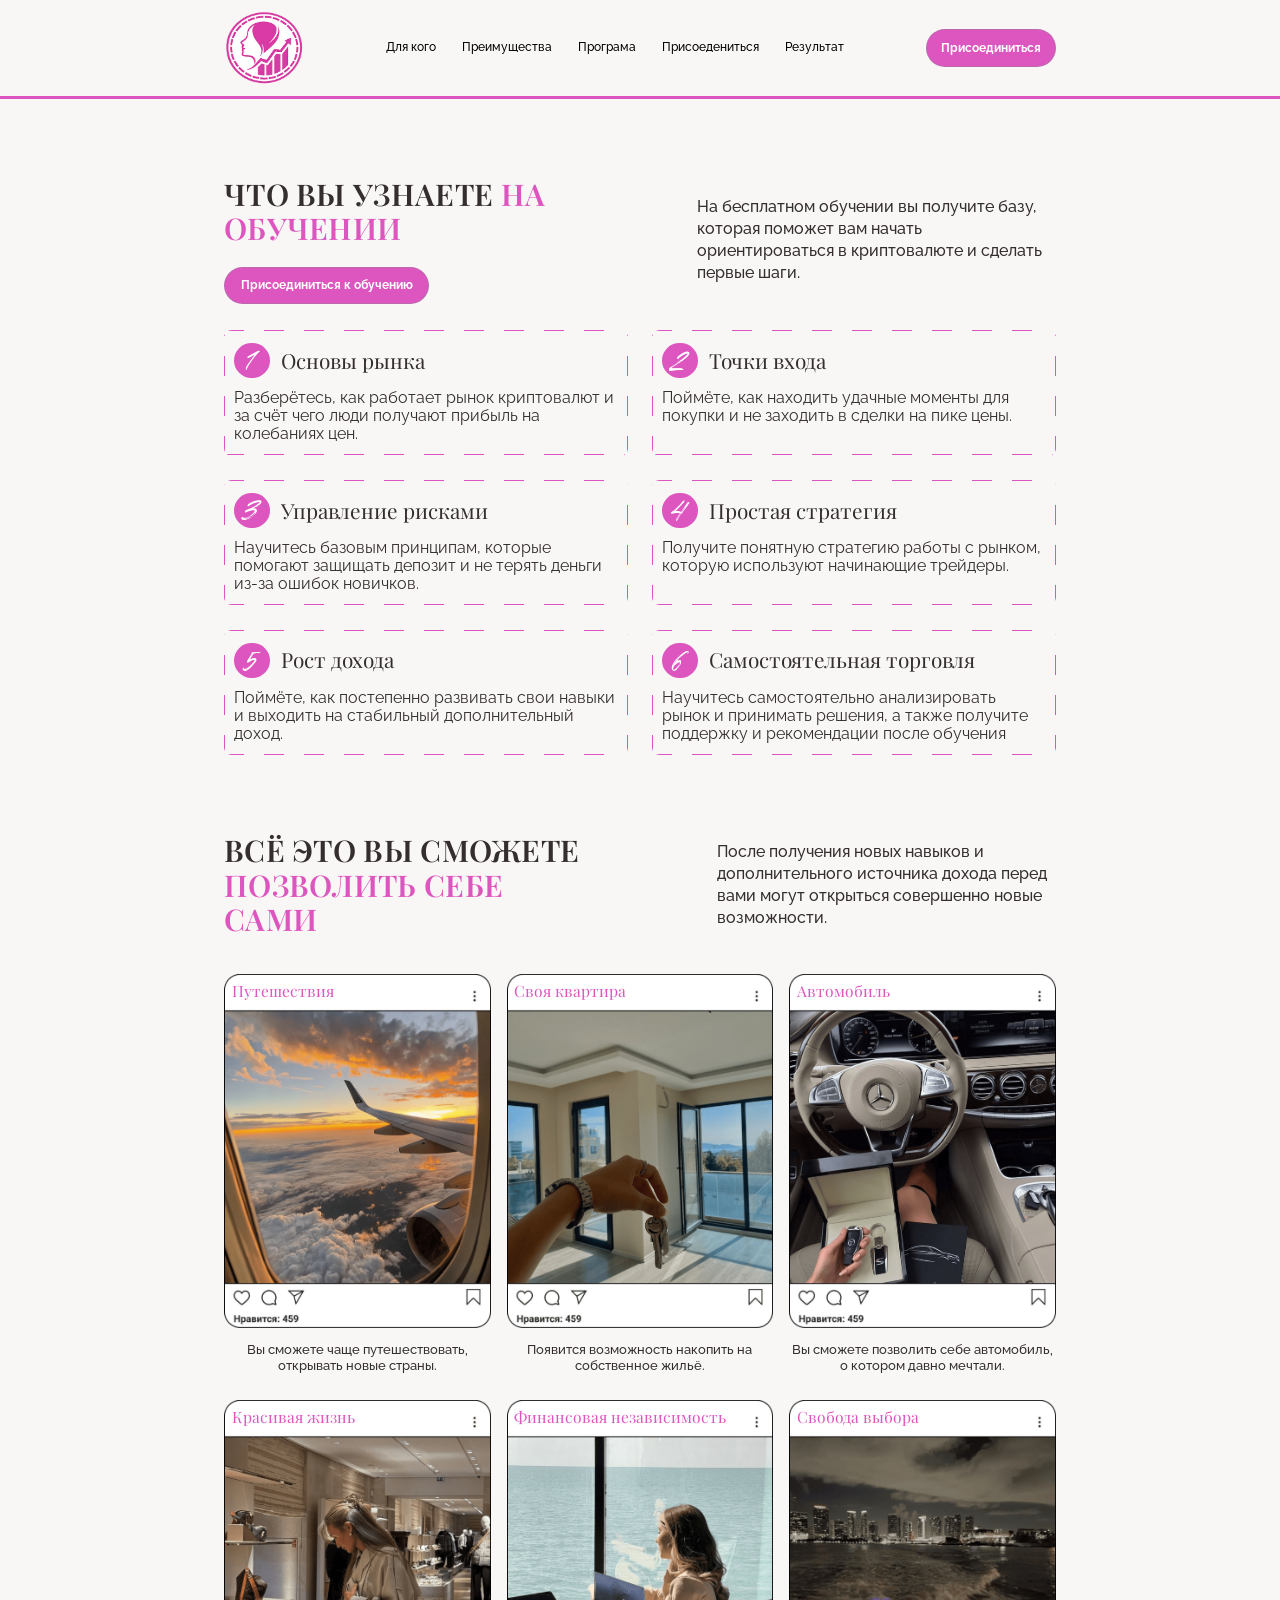
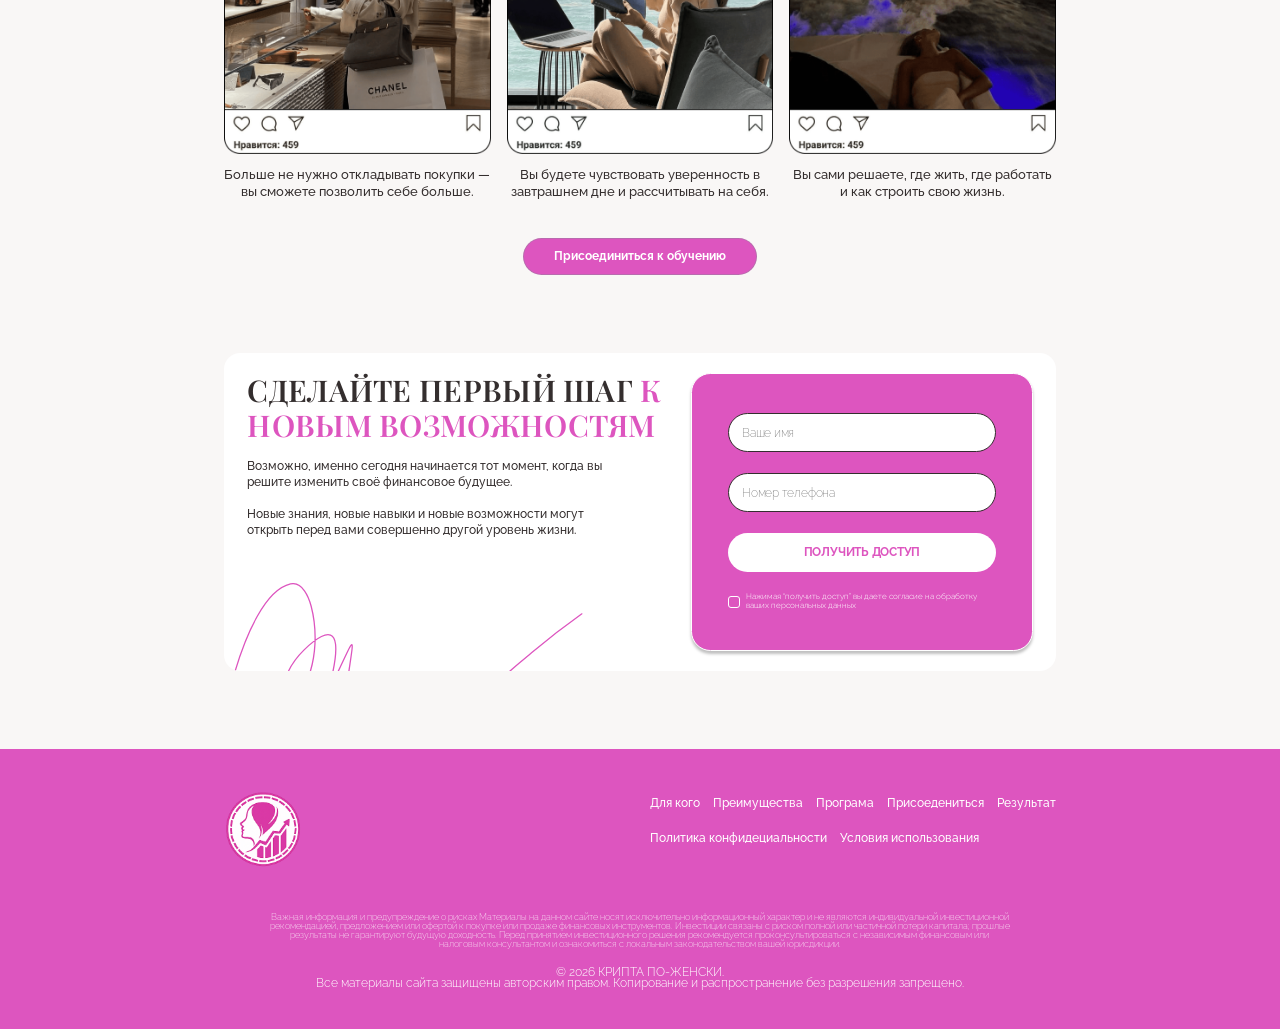
==== commit f81098e6: "training section the end" ====
--- a/index.html
+++ b/index.html
@@ -70,9 +70,122 @@
         <!-- main -->
         <main>
 
+            <!-- training -->
+            <section class="training section_top">
+                <div class="container">
+                    <div class="training_head">
+                        <div class="training_head-left">
+                            <h2 class="section_title">
+                                Что вы узнаете <span>на обучении</span>
+                            </h2>
+                            <button class="pink_btn">
+                                Присоединиться к обучению
+                            </button>
+                        </div>
+                        <p>
+                            На бесплатном обучении вы получите базу, которая поможет вам начать ориентироваться в криптовалюте и сделать первые
+                            шаги.
+                        </p>
+                    </div>
+                    <div class="training_cards">
+                        <div class="training_card">
+                            <div class="training_card-head">
+                                <div class="number">
+                                    <span>
+                                        1
+                                    </span>
+                                </div>
+                                <h3>
+                                    Основы рынка
+                                </h3>
+                            </div>
+                            <p>
+                                Разберётесь, как работает рынок криптовалют и за счёт чего люди получают прибыль на колебаниях цен.
+                            </p>
+                        </div>
+                        <div class="training_card">
+                            <div class="training_card-head">
+                                <div class="number">
+                                    <span>
+                                        2
+                                    </span>
+                                </div>
+                                <h3>
+                                    Точки входа
+                                </h3>
+                            </div>
+                            <p>
+                                Поймёте, как находить удачные моменты для покупки и не заходить в сделки на пике цены.
+                            </p>
+                        </div>
+                        <div class="training_card">
+                            <div class="training_card-head">
+                                <div class="number">
+                                    <span>
+                                        3
+                                    </span>
+                                </div>
+                                <h3>
+                                    Управление рисками
+                                </h3>
+                            </div>
+                            <p>
+                                Научитесь базовым принципам, которые помогают защищать депозит и не терять деньги из-за ошибок новичков.
+                            </p>
+                        </div>
+                        <div class="training_card">
+                            <div class="training_card-head">
+                                <div class="number">
+                                    <span>
+                                        4
+                                    </span>
+                                </div>
+                                <h3>
+                                    Простая стратегия
+                                </h3>
+                            </div>
+                            <p>
+                                Получите понятную стратегию работы с рынком, которую используют начинающие трейдеры.
+                            </p>
+                        </div>
+                        <div class="training_card">
+                            <div class="training_card-head">
+                                <div class="number">
+                                    <span>
+                                        5
+                                    </span>
+                                </div>
+                                <h3>
+                                    Рост дохода
+                                </h3>
+                            </div>
+                            <p>
+                                Поймёте, как постепенно развивать свои навыки и выходить на стабильный дополнительный доход.
+                            </p>
+                        </div>
+                        <div class="training_card">
+                            <div class="training_card-head">
+                                <div class="number">
+                                    <span>
+                                        6
+                                    </span>
+                                </div>
+                                <h3>
+                                    Самостоятельная торговля
+                                </h3>
+                            </div>
+                            <p>
+                                Научитесь самостоятельно анализировать рынок и принимать решения, а также получите поддержку и рекомендации после
+                                обучения
+                            </p>
+                        </div>
+                    </div>
+                </div>
+            </section>
+            <!-- training -->
 
             <!-- yourself -->
-            <section class="yourself">
+            <section class="yourself section_top">
                 <div class="container">
                     <div class="yourself_head">
                         <h2 class="section_title">
@@ -163,7 +276,7 @@
             <!-- yourself -->
 
             <!-- contact -->
-            <section class="contact">
+            <section class="contact section_top">
                 <div class="container">
                     <div class="contact_in">
                         <img class="contact_icon" src="./assets/images/contact_icon.svg" alt="">
@@ -209,7 +322,7 @@
         <!-- main -->
 
         <!-- footer -->
-        <footer class="footer">
+        <footer class="footer section_top">
             <div class="container">
                 <div class="footer_top">
                     <a href="/" class="footer_logo">
--- a/assets/scss/style.css
+++ b/assets/scss/style.css
@@ -478,6 +478,15 @@
   border: 1rem solid rgba(133, 138, 149, 0.4117647059);
 }
 
+.section_top {
+  margin-top: 120rem;
+}
+@media (max-width: 850px) {
+  .section_top {
+    margin-top: 60rem;
+  }
+}
+
 .header {
   border-bottom: 3px solid #DD55BF;
   padding: 8px 0;
@@ -514,6 +523,133 @@
 }
 .header .pink_btn {
   width: 200rem;
+}
+
+@media (max-width: 850px) {
+  .training {
+    padding-bottom: 90rem;
+  }
+}
+.training .container {
+  position: relative;
+}
+.training_head {
+  display: flex;
+  align-items: center;
+  justify-content: space-between;
+  gap: 24rem;
+  margin-bottom: 40rem;
+}
+@media (max-width: 850px) {
+  .training_head {
+    flex-direction: column;
+    align-items: start;
+    margin-bottom: 32rem;
+  }
+}
+.training_head-left {
+  display: flex;
+  align-items: start;
+  flex-direction: column;
+  gap: 32rem;
+}
+.training_head .section_title {
+  max-width: 574rem;
+}
+@media (max-width: 850px) {
+  .training_head .section_title {
+    max-width: 100%;
+  }
+}
+.training_head p {
+  max-width: 553rem;
+  font-weight: 500;
+  font-size: 24rem;
+  line-height: 142%;
+  color: #342e2e;
+}
+@media (max-width: 850px) {
+  .training_head p {
+    max-width: 100%;
+  }
+}
+@media (max-width: 850px) {
+  .training_head p {
+    font-size: 18rem;
+  }
+}
+@media (max-width: 850px) {
+  .training_head .pink_btn {
+    position: absolute;
+    bottom: -90rem;
+    left: 20rem;
+    width: calc(100% - 40rem);
+  }
+}
+.training_cards {
+  display: grid;
+  grid-template-columns: repeat(2, 1fr);
+  gap: 37rem;
+}
+@media (max-width: 850px) {
+  .training_cards {
+    grid-template-columns: repeat(1, 1fr);
+    gap: 20rem;
+  }
+}
+.training_card {
+  padding: 20rem 16rem;
+  border-radius: 12rem;
+  background: repeating-linear-gradient(90deg, #DD55BF 0 20px, transparent 20px 40px) top, repeating-linear-gradient(90deg, #DD55BF 0 20px, transparent 20px 40px) bottom, repeating-linear-gradient(0deg, #DD55BF 0 20px, transparent 20px 40px) left, repeating-linear-gradient(0deg, #DD55BF 0 20px, transparent 20px 40px) right;
+  background-size: 100% 2rem, 100% 2rem, 2rem 100%, 2rem 100%;
+  background-repeat: no-repeat;
+  display: flex;
+  flex-direction: column;
+  gap: 16rem;
+}
+.training_card-head {
+  display: flex;
+  align-items: center;
+  gap: 16rem;
+}
+.training_card-head .number {
+  width: 55rem;
+  height: 55rem;
+  border-radius: 50%;
+  display: flex;
+  align-items: center;
+  justify-content: center;
+  flex-shrink: 0;
+  background: #DD55BF;
+}
+.training_card-head .number span {
+  font-family: "Disruptors Script", sans-serif;
+  font-weight: 400;
+  font-size: 70rem;
+  line-height: 100%;
+  color: #FFFFFF;
+  transform: translate(-3rem, 8rem);
+}
+.training_card-head h3 {
+  font-family: "Playfair Display", sans-serif;
+  font-weight: 400;
+  font-size: 32rem;
+  color: #342e2e;
+}
+@media (max-width: 850px) {
+  .training_card-head h3 {
+    font-size: 22rem;
+  }
+}
+.training_card p {
+  font-weight: 400;
+  font-size: 24rem;
+  color: #342e2e;
+}
+@media (max-width: 850px) {
+  .training_card p {
+    font-size: 18rem;
+  }
 }
 
 .yourself_head {
@@ -626,14 +762,6 @@
   }
 }
 
-.contact {
-  margin: 120rem 0;
-}
-@media (max-width: 850px) {
-  .contact {
-    margin: 60rem 0;
-  }
-}
 .contact_in {
   border-radius: 25rem;
   background: #FFFFFF;
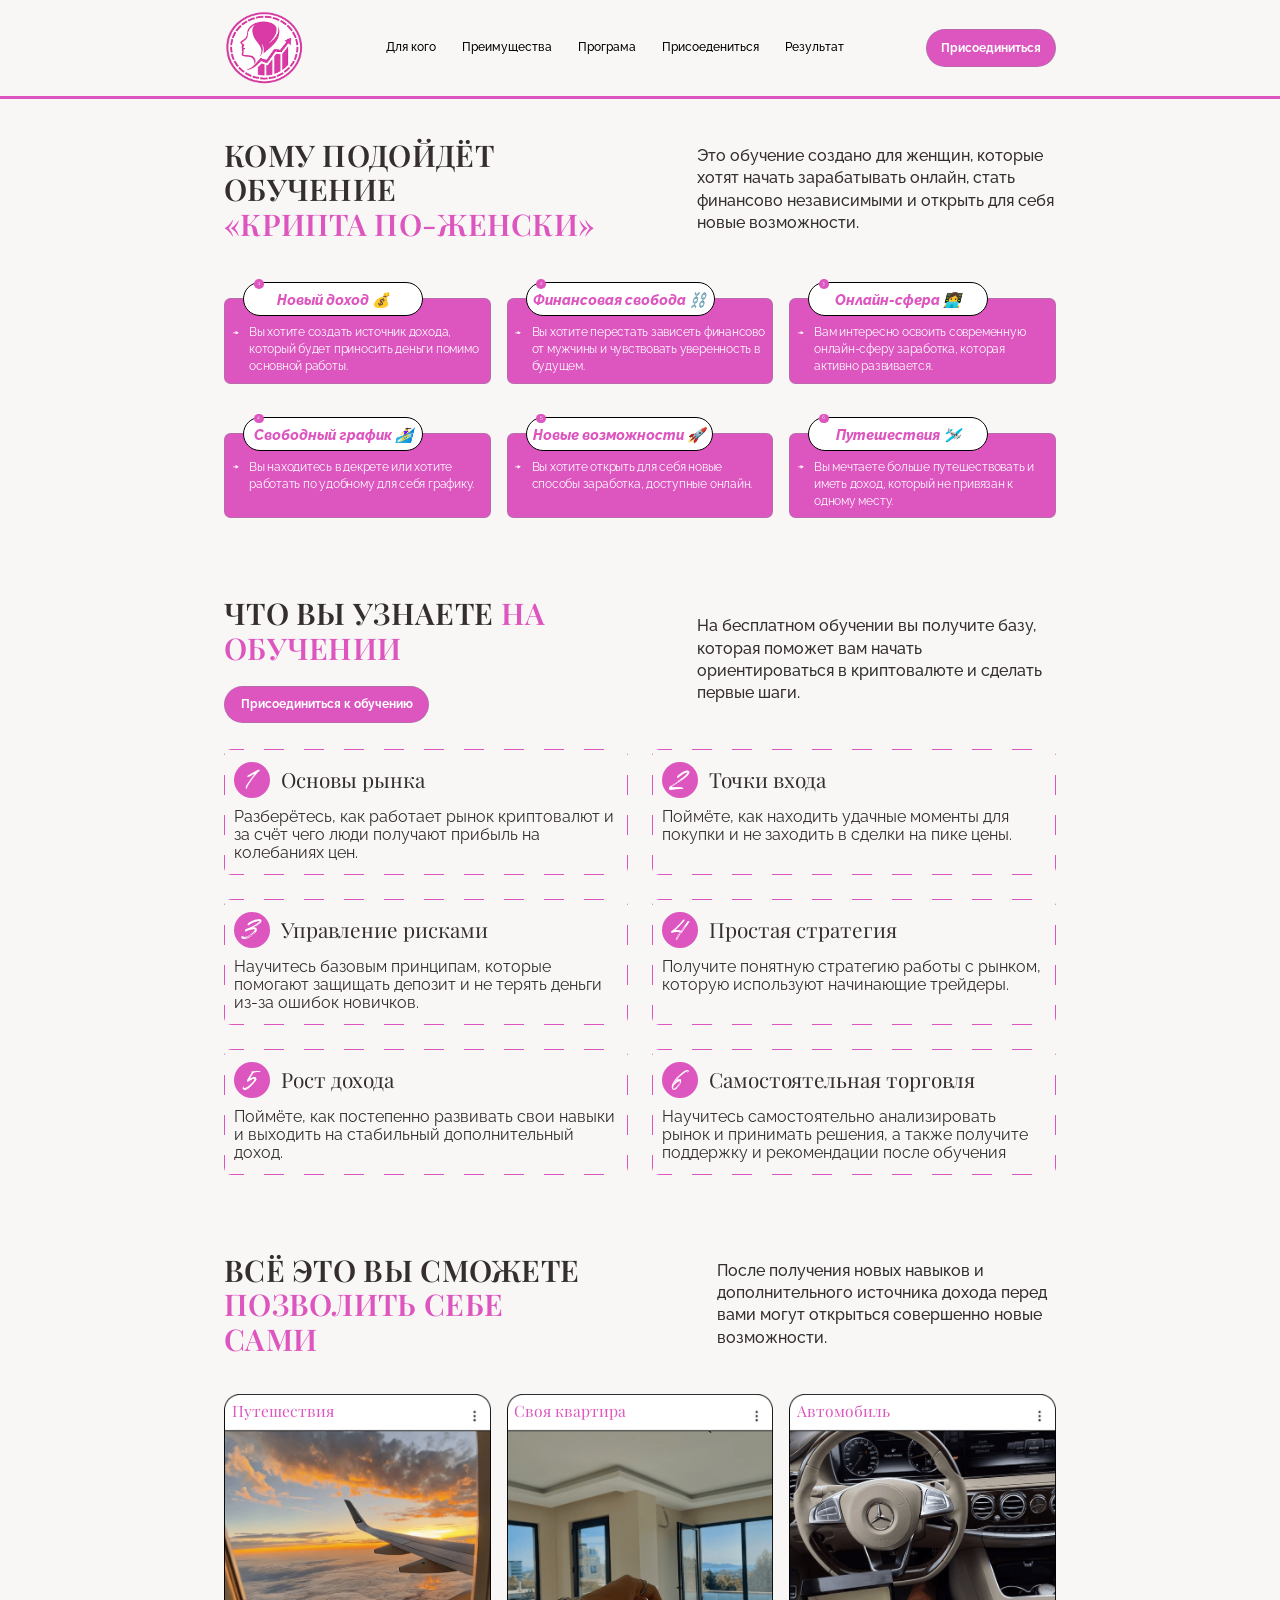
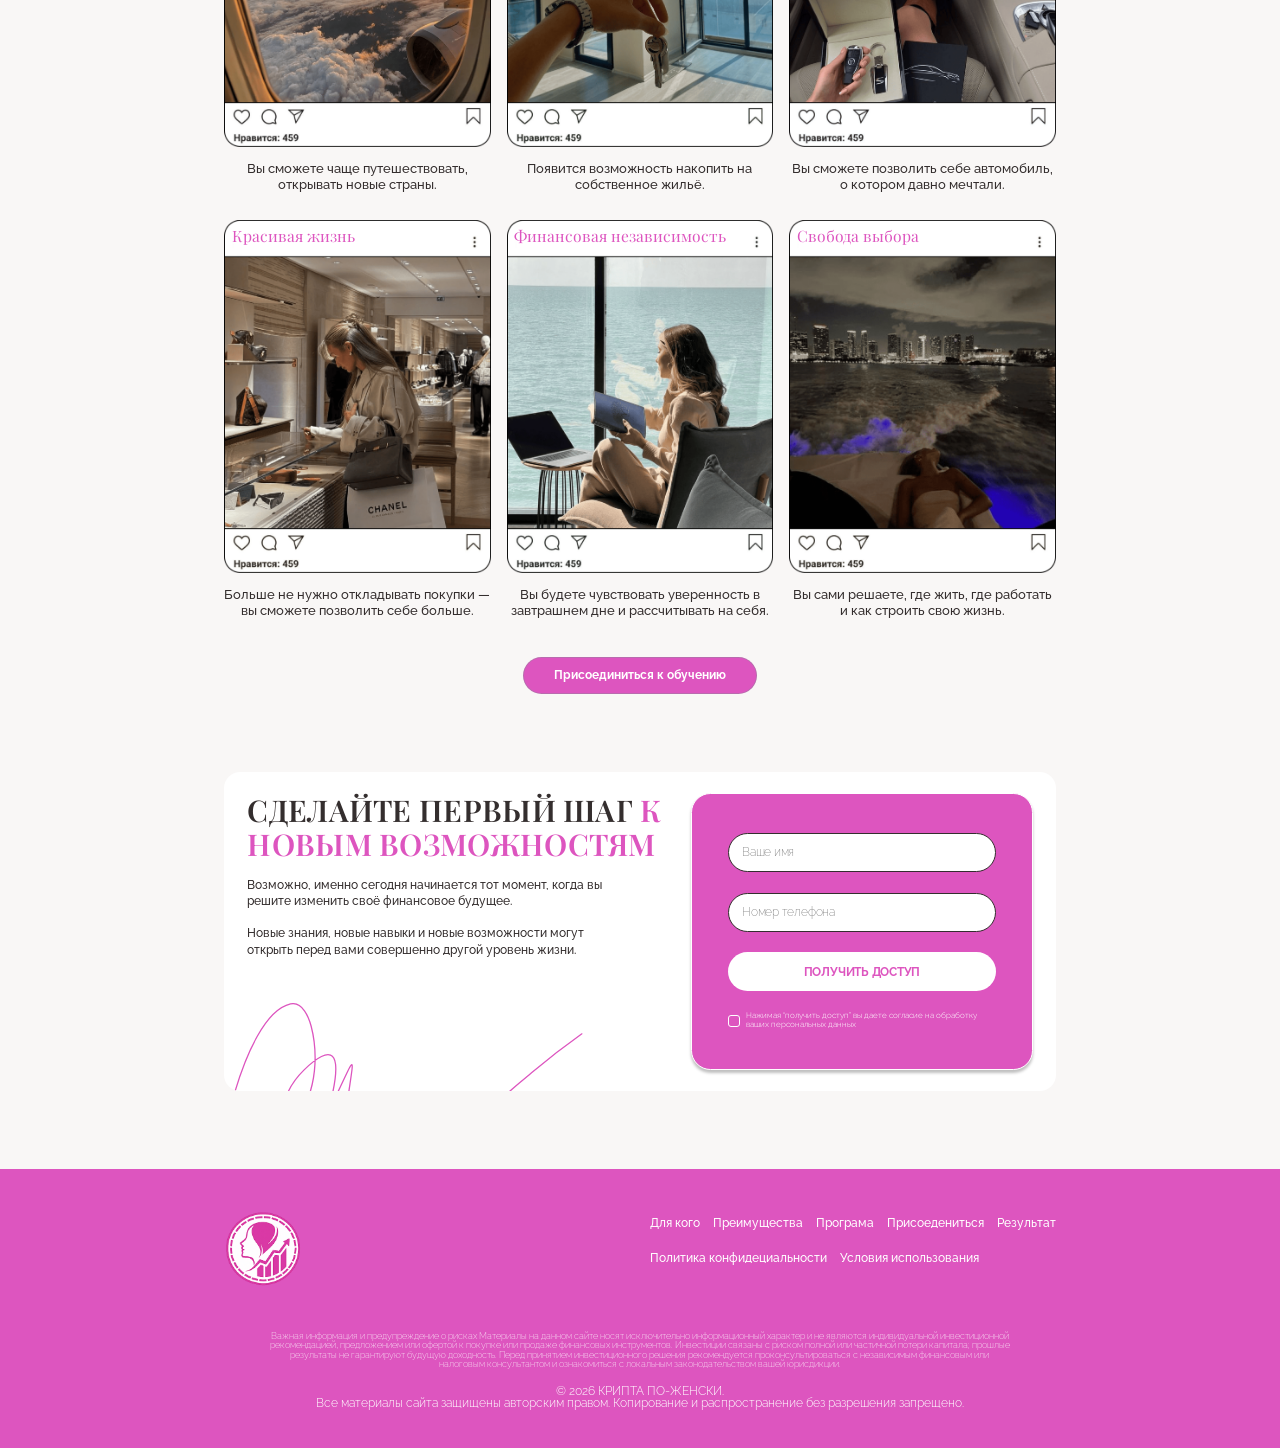
==== commit 9117e77a: "services section the end" ====
--- a/index.html
+++ b/index.html
@@ -70,6 +70,129 @@
         <!-- main -->
         <main>
 
+            <!-- services -->
+            <section class="services">
+                <div class="container">
+                    <div class="services_head">
+                        <div class="services_head-left">
+                            <h2 class="section_title">
+                                Кому подойдёт обучение
+                                <span>«Крипта по-женски»</span>
+                            </h2>
+                        </div>
+                        <p>
+                            Это обучение создано для женщин, которые хотят начать зарабатывать онлайн, стать финансово независимыми и открыть для
+                            себя новые возможности.
+                        </p>
+                    </div>
+                    <div class="services_cards">
+                        <div class="services_card">
+                            <div class="card_block">
+                                <div class="number">
+                                    1
+                                </div>
+                                <span>
+                                    Новый доход 💰
+                                </span>
+                            </div>
+                            <svg width="9" height="6" viewBox="0 0 9 6" fill="none" xmlns="http://www.w3.org/2000/svg">
+                                <path d="M9 2.88672L4 -3.26633e-05V5.77347L9 2.88672ZM0 2.88672V3.38672H4.5V2.88672V2.38672H0V2.88672Z"
+                                    fill="white" />
+                            </svg>
+                            <p>
+                                Вы хотите создать источник дохода, который будет приносить деньги помимо основной работы.
+                            </p>
+                        </div>
+                        <div class="services_card">
+                            <div class="card_block">
+                                <div class="number">
+                                    2
+                                </div>
+                                <span>
+                                    Финансовая свобода ⛓️
+                                </span>
+                            </div>
+                            <svg width="9" height="6" viewBox="0 0 9 6" fill="none" xmlns="http://www.w3.org/2000/svg">
+                                <path d="M9 2.88672L4 -3.26633e-05V5.77347L9 2.88672ZM0 2.88672V3.38672H4.5V2.88672V2.38672H0V2.88672Z"
+                                    fill="white" />
+                            </svg>
+                            <p>
+                                Вы хотите перестать зависеть финансово от мужчины и чувствовать уверенность в будущем.
+                            </p>
+                        </div>
+                        <div class="services_card">
+                            <div class="card_block">
+                                <div class="number">
+                                    3
+                                </div>
+                                <span>
+                                    Онлайн-сфера 👩‍💻
+                                </span>
+                            </div>
+                            <svg width="9" height="6" viewBox="0 0 9 6" fill="none" xmlns="http://www.w3.org/2000/svg">
+                                <path d="M9 2.88672L4 -3.26633e-05V5.77347L9 2.88672ZM0 2.88672V3.38672H4.5V2.88672V2.38672H0V2.88672Z"
+                                    fill="white" />
+                            </svg>
+                            <p>
+                                Вам интересно освоить современную онлайн-сферу заработка, которая активно развивается.
+                            </p>
+                        </div>
+                        <div class="services_card">
+                            <div class="card_block">
+                                <div class="number">
+                                    4
+                                </div>
+                                <span>
+                                    Свободный график 🏄‍♀️
+                                </span>
+                            </div>
+                            <svg width="9" height="6" viewBox="0 0 9 6" fill="none" xmlns="http://www.w3.org/2000/svg">
+                                <path d="M9 2.88672L4 -3.26633e-05V5.77347L9 2.88672ZM0 2.88672V3.38672H4.5V2.88672V2.38672H0V2.88672Z"
+                                    fill="white" />
+                            </svg>
+                            <p>
+                                Вы находитесь в декрете или хотите работать по удобному для себя графику.
+                            </p>
+                        </div>
+                        <div class="services_card">
+                            <div class="card_block">
+                                <div class="number">
+                                    5
+                                </div>
+                                <span>
+                                    Новые возможности 🚀
+                                </span>
+                            </div>
+                            <svg width="9" height="6" viewBox="0 0 9 6" fill="none" xmlns="http://www.w3.org/2000/svg">
+                                <path d="M9 2.88672L4 -3.26633e-05V5.77347L9 2.88672ZM0 2.88672V3.38672H4.5V2.88672V2.38672H0V2.88672Z"
+                                    fill="white" />
+                            </svg>
+                            <p>
+                                Вы хотите открыть для себя новые способы заработка, доступные онлайн.
+                            </p>
+                        </div>
+                        <div class="services_card">
+                            <div class="card_block">
+                                <div class="number">
+                                    6
+                                </div>
+                                <span>
+                                    Путешествия 🛩️
+                                </span>
+                            </div>
+                            <svg width="9" height="6" viewBox="0 0 9 6" fill="none" xmlns="http://www.w3.org/2000/svg">
+                                <path d="M9 2.88672L4 -3.26633e-05V5.77347L9 2.88672ZM0 2.88672V3.38672H4.5V2.88672V2.38672H0V2.88672Z"
+                                    fill="white" />
+                            </svg>
+                            <p>
+                                Вы мечтаете больше путешествовать и иметь доход, который не привязан к одному месту.
+                            </p>
+                        </div>
+                    </div>
+                </div>
+            </section>
+            <!-- services -->
+
             <!-- training -->
             <section class="training section_top">
                 <div class="container">
--- a/assets/scss/style.css
+++ b/assets/scss/style.css
@@ -523,6 +523,145 @@
 }
 .header .pink_btn {
   width: 200rem;
+}
+
+.services {
+  margin-top: 60rem;
+}
+@media (max-width: 850px) {
+  .services {
+    margin-top: 40rem;
+  }
+}
+.services_head {
+  display: flex;
+  align-items: center;
+  justify-content: space-between;
+  gap: 24rem;
+  margin-bottom: 88rem;
+}
+@media (max-width: 850px) {
+  .services_head {
+    flex-direction: column;
+    align-items: start;
+    margin-bottom: 70rem;
+  }
+}
+.services_head-left {
+  display: flex;
+  align-items: start;
+  flex-direction: column;
+  gap: 32rem;
+}
+.services_head .section_title {
+  max-width: 574rem;
+}
+@media (max-width: 850px) {
+  .services_head .section_title {
+    max-width: 100%;
+  }
+}
+.services_head .section_title span {
+  display: block;
+}
+.services_head p {
+  max-width: 553rem;
+  font-weight: 500;
+  font-size: 24rem;
+  line-height: 142%;
+  color: #342e2e;
+}
+@media (max-width: 850px) {
+  .services_head p {
+    max-width: 100%;
+  }
+}
+@media (max-width: 850px) {
+  .services_head p {
+    font-size: 18rem;
+  }
+}
+.services_cards {
+  display: grid;
+  grid-template-columns: repeat(3, 1fr);
+  gap: 76rem 24rem;
+}
+@media (max-width: 850px) {
+  .services_cards {
+    grid-template-columns: repeat(1, 1fr);
+    gap: 50rem;
+  }
+}
+.services_card {
+  padding: 38rem 12rem 12rem 12rem;
+  border: 1rem solid rgba(133, 138, 149, 0.41);
+  border-radius: 10rem;
+  background: #DD55BF;
+  display: flex;
+  align-items: start;
+  gap: 16rem;
+  position: relative;
+}
+.services_card .card_block {
+  position: absolute;
+  left: 28rem;
+  top: -26rem;
+  border: 1rem solid #000000;
+  border-radius: 42rem;
+  padding: 10rem;
+  min-width: 277rem;
+  height: 52rem;
+  background: #FFFFFF;
+  padding: 10rem;
+}
+.services_card .card_block .number {
+  position: absolute;
+  left: 15rem;
+  top: -7rem;
+  width: 15rem;
+  height: 15rem;
+  border-radius: 50%;
+  display: flex;
+  align-items: center;
+  justify-content: center;
+  font-weight: 400;
+  font-size: 7rem;
+  line-height: 145%;
+  color: #FFFFFF;
+  background: #DD55BF;
+}
+.services_card .card_block span {
+  display: block;
+  text-align: center;
+  font-style: italic;
+  font-weight: 800;
+  font-size: 22rem;
+  line-height: 145%;
+  color: #DD55BF;
+}
+@media (max-width: 850px) {
+  .services_card .card_block span {
+    font-size: 20rem;
+  }
+}
+.services_card svg {
+  width: 9rem;
+  height: 6rem;
+  display: flex;
+  flex-shrink: 0;
+  margin-top: 10rem;
+}
+.services_card p {
+  font-weight: 400;
+  font-size: 18rem;
+  line-height: 145%;
+  letter-spacing: -0.02em;
+  color: #FFFFFF;
+}
+@media (max-width: 850px) {
+  .services_card p {
+    font-size: 16rem;
+  }
 }
 
 @media (max-width: 850px) {
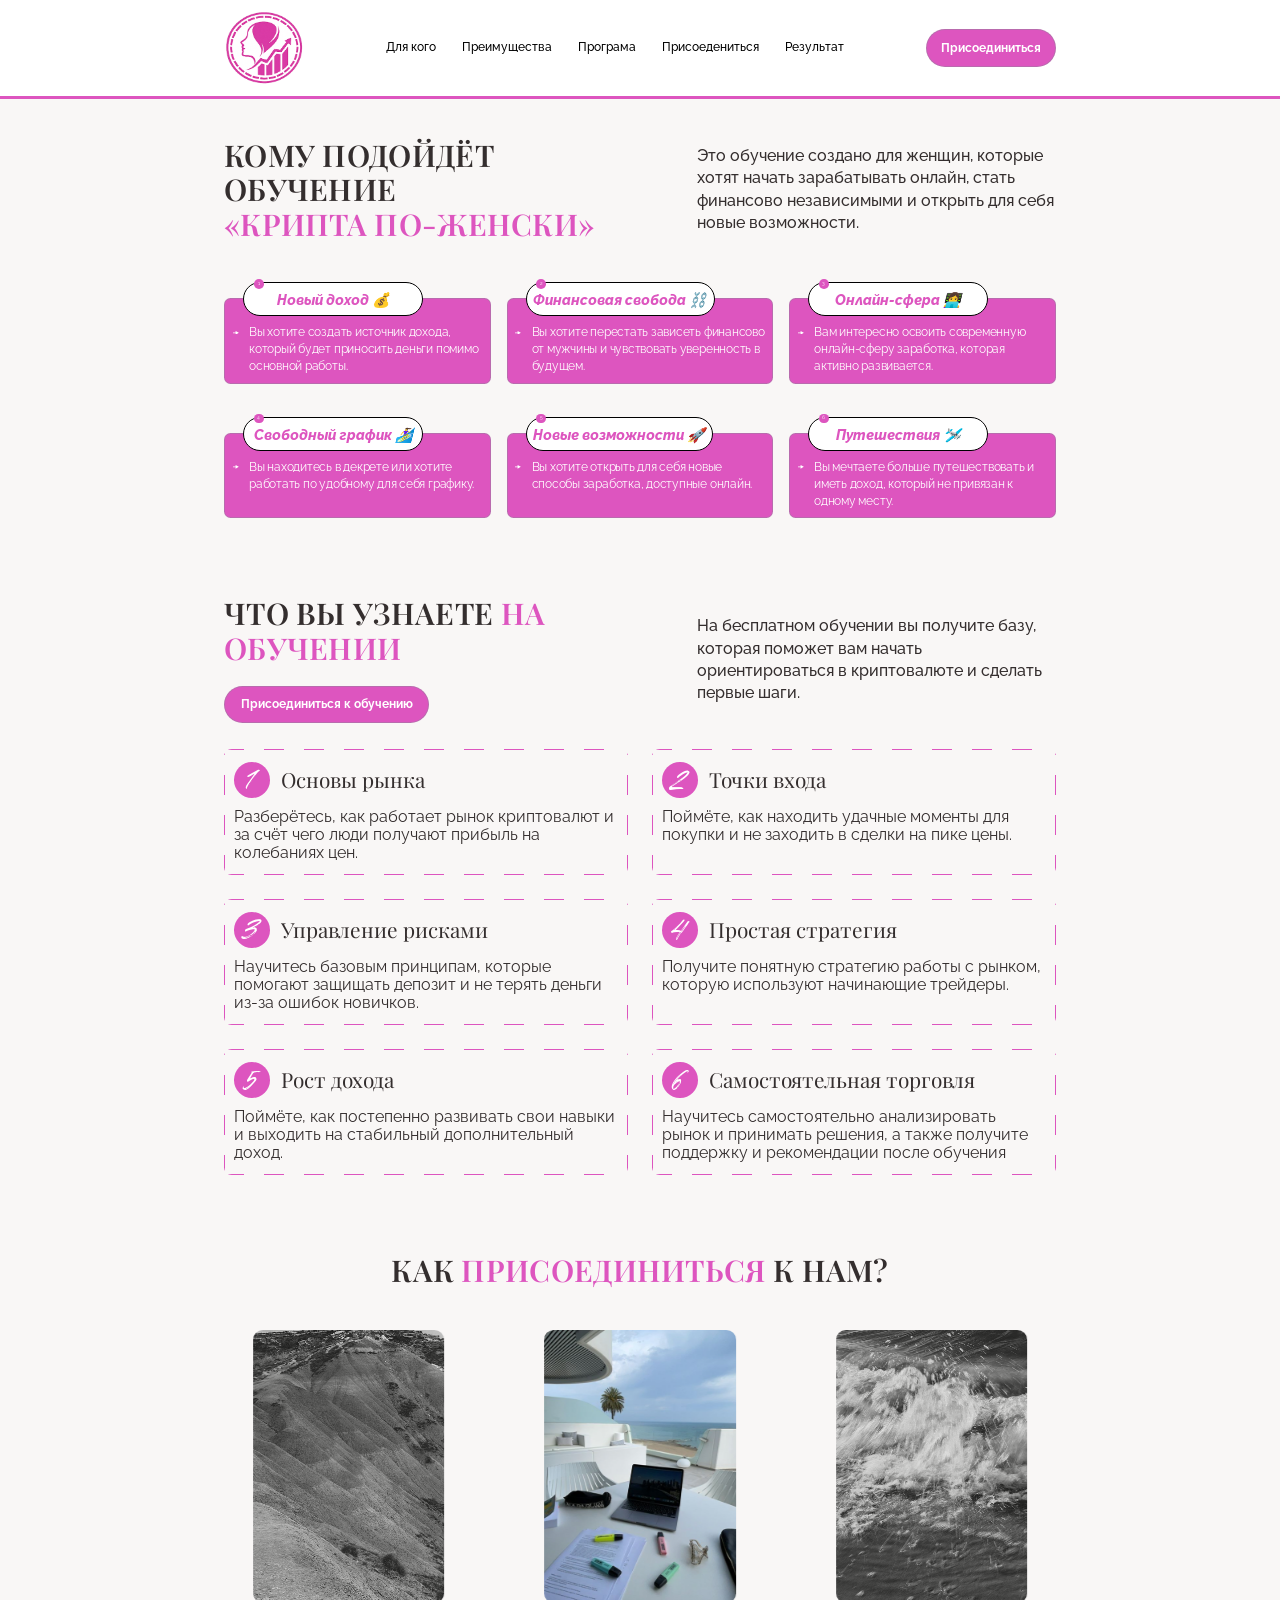
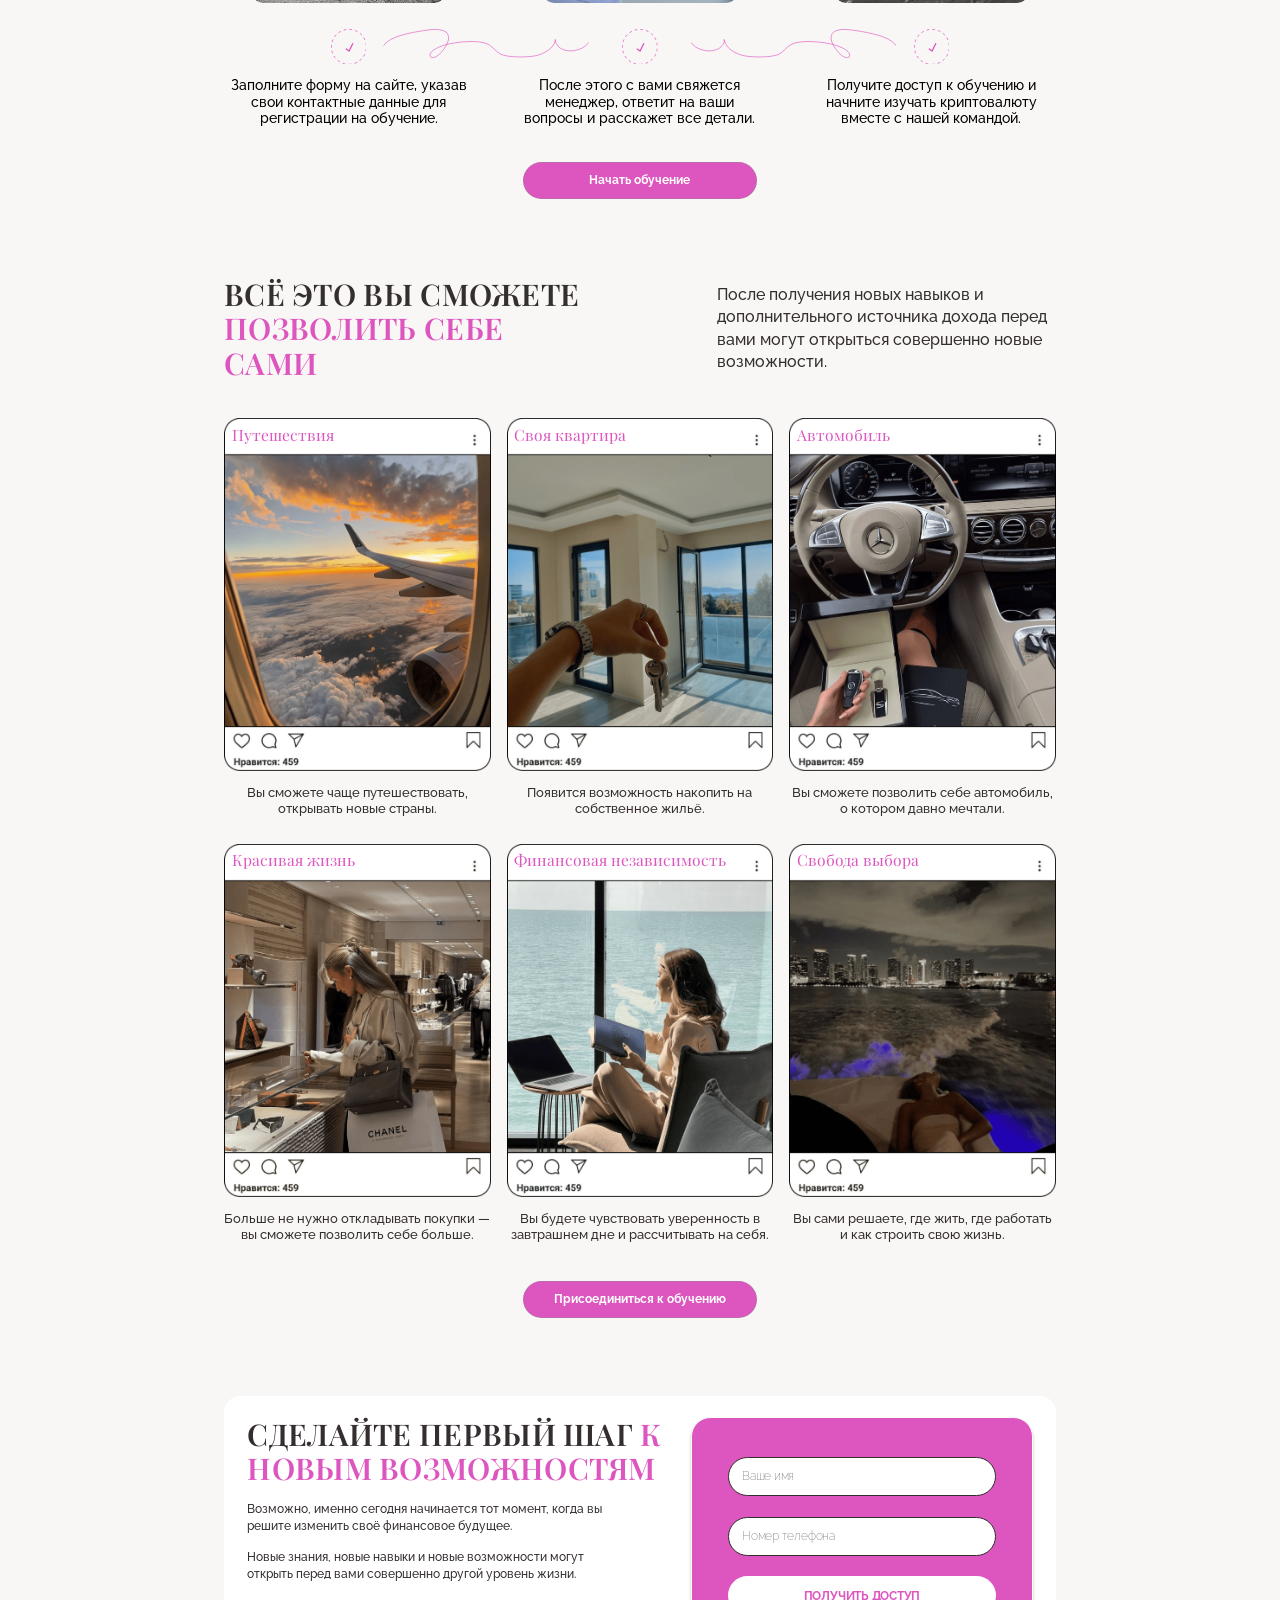
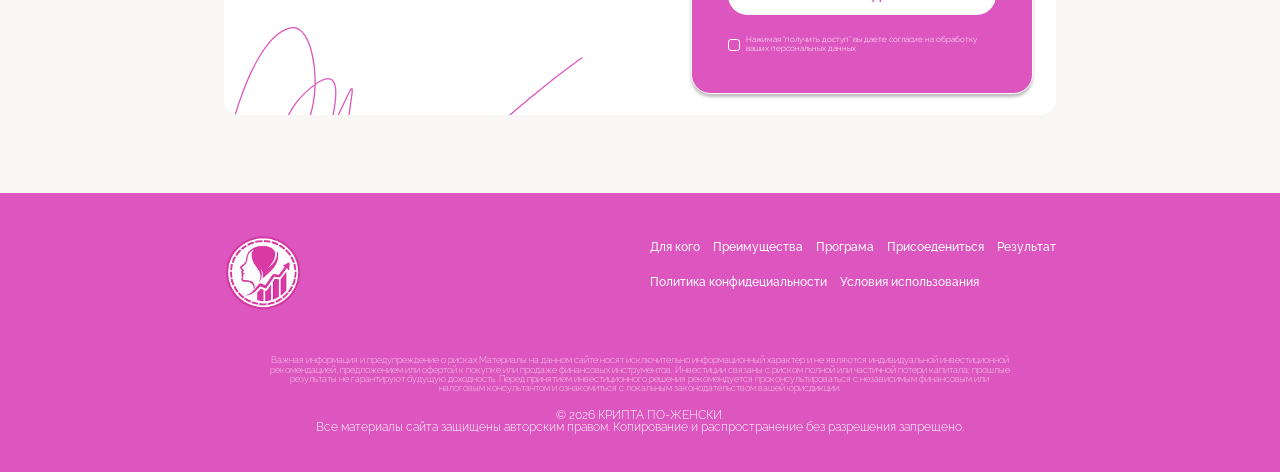
==== commit 8ed67a6e: "slider section the end" ====
--- a/index.html
+++ b/index.html
@@ -306,6 +306,106 @@
                 </div>
             </section>
             <!-- training -->
+
+            <!-- slider -->
+            <section class="slider section_top">
+                <div class="container">
+                    <h2 class="section_title">
+                        Как <span>присоединиться</span>
+                        к нам?
+                    </h2>
+                    <div class="swiper sliderSwiper">
+                        <div class="swiper-wrapper">
+                            <div class="swiper-slide">
+                                <img src="./assets/images/slider1.png" alt="">
+                            </div>
+                            <div class="swiper-slide">
+                                <img src="./assets/images/slider2.png" alt="">
+                            </div>
+                            <div class="swiper-slide">
+                                <img src="./assets/images/slider3.png" alt="">
+                            </div>
+                        </div>
+                    </div>
+                    <div class="slider_blocks">
+                        <div class="slider_block">
+                            <svg width="55" height="55" viewBox="0 0 55 55" fill="none" xmlns="http://www.w3.org/2000/svg">
+                                <g clip-path="url(#clip0_0_210)">
+                                    <g clip-path="url(#clip1_0_210)">
+                                        <path
+                                            d="M27.5 54.4498C42.3841 54.4498 54.45 42.3839 54.45 27.4998C54.45 12.6157 42.3841 0.549805 27.5 0.549805C12.6159 0.549805 0.549988 12.6157 0.549988 27.4998C0.549988 42.3839 12.6159 54.4498 27.5 54.4498Z"
+                                            stroke="#DD55BF" stroke-width="1.1" stroke-dasharray="4.4 4.4" />
+                                        <path d="M22.78 30.5L27.78 34L33.78 22" stroke="#DD55BF" stroke-width="2" />
+                                    </g>
+                                </g>
+                                <defs>
+                                    <clipPath id="clip0_0_210">
+                                        <rect width="55" height="55" fill="white" />
+                                    </clipPath>
+                                    <clipPath id="clip1_0_210">
+                                        <rect width="55" height="55" fill="white" />
+                                    </clipPath>
+                                </defs>
+                            </svg>
+                            <p>
+                                Заполните форму на сайте, указав свои контактные данные для регистрации на обучение.
+                            </p>
+                        </div>
+                        <div class="slider_block center_block">
+                            <img src="./assets/images/slider_icon-left.svg" alt="" class="icon icon_left">
+                            <img src="./assets/images/slider_icon-right.svg" alt="" class="icon icon_right">
+                            <svg width="55" height="55" viewBox="0 0 55 55" fill="none" xmlns="http://www.w3.org/2000/svg">
+                                <g clip-path="url(#clip0_0_210)">
+                                    <g clip-path="url(#clip1_0_210)">
+                                        <path
+                                            d="M27.5 54.4498C42.3841 54.4498 54.45 42.3839 54.45 27.4998C54.45 12.6157 42.3841 0.549805 27.5 0.549805C12.6159 0.549805 0.549988 12.6157 0.549988 27.4998C0.549988 42.3839 12.6159 54.4498 27.5 54.4498Z"
+                                            stroke="#DD55BF" stroke-width="1.1" stroke-dasharray="4.4 4.4" />
+                                        <path d="M22.78 30.5L27.78 34L33.78 22" stroke="#DD55BF" stroke-width="2" />
+                                    </g>
+                                </g>
+                                <defs>
+                                    <clipPath id="clip0_0_210">
+                                        <rect width="55" height="55" fill="white" />
+                                    </clipPath>
+                                    <clipPath id="clip1_0_210">
+                                        <rect width="55" height="55" fill="white" />
+                                    </clipPath>
+                                </defs>
+                            </svg>
+                            <p>
+                                После этого с вами свяжется менеджер, ответит на ваши вопросы и расскажет все детали.
+                            </p>
+                        </div>
+                        <div class="slider_block">
+                            <svg width="55" height="55" viewBox="0 0 55 55" fill="none" xmlns="http://www.w3.org/2000/svg">
+                                <g clip-path="url(#clip0_0_210)">
+                                    <g clip-path="url(#clip1_0_210)">
+                                        <path
+                                            d="M27.5 54.4498C42.3841 54.4498 54.45 42.3839 54.45 27.4998C54.45 12.6157 42.3841 0.549805 27.5 0.549805C12.6159 0.549805 0.549988 12.6157 0.549988 27.4998C0.549988 42.3839 12.6159 54.4498 27.5 54.4498Z"
+                                            stroke="#DD55BF" stroke-width="1.1" stroke-dasharray="4.4 4.4" />
+                                        <path d="M22.78 30.5L27.78 34L33.78 22" stroke="#DD55BF" stroke-width="2" />
+                                    </g>
+                                </g>
+                                <defs>
+                                    <clipPath id="clip0_0_210">
+                                        <rect width="55" height="55" fill="white" />
+                                    </clipPath>
+                                    <clipPath id="clip1_0_210">
+                                        <rect width="55" height="55" fill="white" />
+                                    </clipPath>
+                                </defs>
+                            </svg>
+                            <p>
+                                Получите доступ к обучению и начните изучать криптовалюту вместе с нашей командой.
+                            </p>
+                        </div>
+                    </div>
+                    <button class="pink_btn">
+                        Начать обучение
+                    </button>
+                </div>
+            </section>
+            <!-- slider -->
 
             <!-- yourself -->
             <section class="yourself section_top">
--- a/assets/scss/style.css
+++ b/assets/scss/style.css
@@ -490,6 +490,7 @@
 .header {
   border-bottom: 3px solid #DD55BF;
   padding: 8px 0;
+  background: #FFFFFF;
 }
 .header .container {
   display: flex;
@@ -614,6 +615,11 @@
   background: #FFFFFF;
   padding: 10rem;
 }
+@media (max-width: 850px) {
+  .services_card .card_block {
+    left: 16rem;
+  }
+}
 .services_card .card_block .number {
   position: absolute;
   left: 15rem;
@@ -746,6 +752,13 @@
   flex-direction: column;
   gap: 16rem;
 }
+@media (max-width: 850px) {
+  .training_card {
+    background: repeating-linear-gradient(90deg, #DD55BF 0 20px, transparent 20px 30px) top, repeating-linear-gradient(90deg, #DD55BF 0 20px, transparent 20px 30px) bottom, repeating-linear-gradient(0deg, #DD55BF 0 20px, transparent 20px 30px) left, repeating-linear-gradient(0deg, #DD55BF 0 20px, transparent 20px 30px) right;
+    background-size: 100% 2rem, 100% 2rem, 2rem 100%, 2rem 100%;
+    background-repeat: no-repeat;
+  }
+}
 .training_card-head {
   display: flex;
   align-items: center;
@@ -788,6 +801,142 @@
 @media (max-width: 850px) {
   .training_card p {
     font-size: 18rem;
+  }
+}
+
+.slider .section_title {
+  text-align: center;
+  margin-bottom: 65rem;
+}
+@media (max-width: 850px) {
+  .slider .section_title {
+    margin-bottom: 36rem;
+  }
+}
+@media (max-width: 850px) {
+  .slider .section_title span {
+    display: block;
+  }
+}
+.slider .sliderSwiper {
+  margin-bottom: 40rem;
+  overflow: visible;
+}
+.slider .sliderSwiper .swiper-slide {
+  height: 340rem;
+  width: 275rem;
+}
+@media (max-width: 1280px) {
+  .slider .sliderSwiper .swiper-slide {
+    height: 420rem;
+  }
+}
+@media (max-width: 850px) {
+  .slider .sliderSwiper .swiper-slide {
+    height: 340rem;
+  }
+}
+@media (max-width: 640px) {
+  .slider .sliderSwiper .swiper-slide {
+    height: 200rem;
+  }
+}
+.slider .sliderSwiper .swiper-slide img {
+  border-radius: 15rem;
+  width: 100%;
+  height: 100%;
+  -o-object-fit: cover;
+     object-fit: cover;
+}
+@media (max-width: 850px) {
+  .slider .sliderSwiper .swiper-slide img {
+    border-radius: 8rem;
+  }
+}
+.slider .pink_btn {
+  width: 361rem;
+  margin: 55rem auto auto auto;
+}
+@media (max-width: 850px) {
+  .slider .pink_btn {
+    width: 100%;
+    margin: 36rem 0 0 0;
+  }
+}
+.slider_blocks {
+  display: grid;
+  grid-template-columns: repeat(3, 1fr);
+  gap: 65rem;
+}
+@media (max-width: 850px) {
+  .slider_blocks {
+    grid-template-columns: repeat(1, 1fr);
+    gap: 160rem;
+  }
+}
+.slider_block {
+  display: flex;
+  flex-direction: column;
+  align-items: center;
+  gap: 20rem;
+}
+@media (max-width: 850px) {
+  .slider_block {
+    max-width: 304rem;
+    margin: auto;
+  }
+}
+.slider_block svg {
+  width: 55rem;
+  height: 55rem;
+}
+.slider_block p {
+  font-weight: 500;
+  font-size: 22rem;
+  line-height: 114%;
+  text-align: center;
+  color: #000000;
+}
+@media (max-width: 850px) {
+  .slider_block p {
+    font-size: 18rem;
+  }
+}
+.slider .center_block {
+  position: relative;
+}
+.slider .center_block .icon {
+  position: absolute;
+  width: 332rem;
+  height: 47rem;
+}
+@media (max-width: 850px) {
+  .slider .center_block .icon {
+    width: 122rem;
+    height: 44rem;
+    transform: rotate(90deg);
+  }
+}
+.slider .center_block .icon_left {
+  left: -55%;
+}
+@media (max-width: 850px) {
+  .slider .center_block .icon_left {
+    left: 0;
+    right: 0;
+    margin: auto;
+    top: -60%;
+  }
+}
+.slider .center_block .icon_right {
+  right: -55%;
+}
+@media (max-width: 850px) {
+  .slider .center_block .icon_right {
+    left: 0;
+    right: 0;
+    margin: auto;
+    bottom: -60%;
   }
 }
 
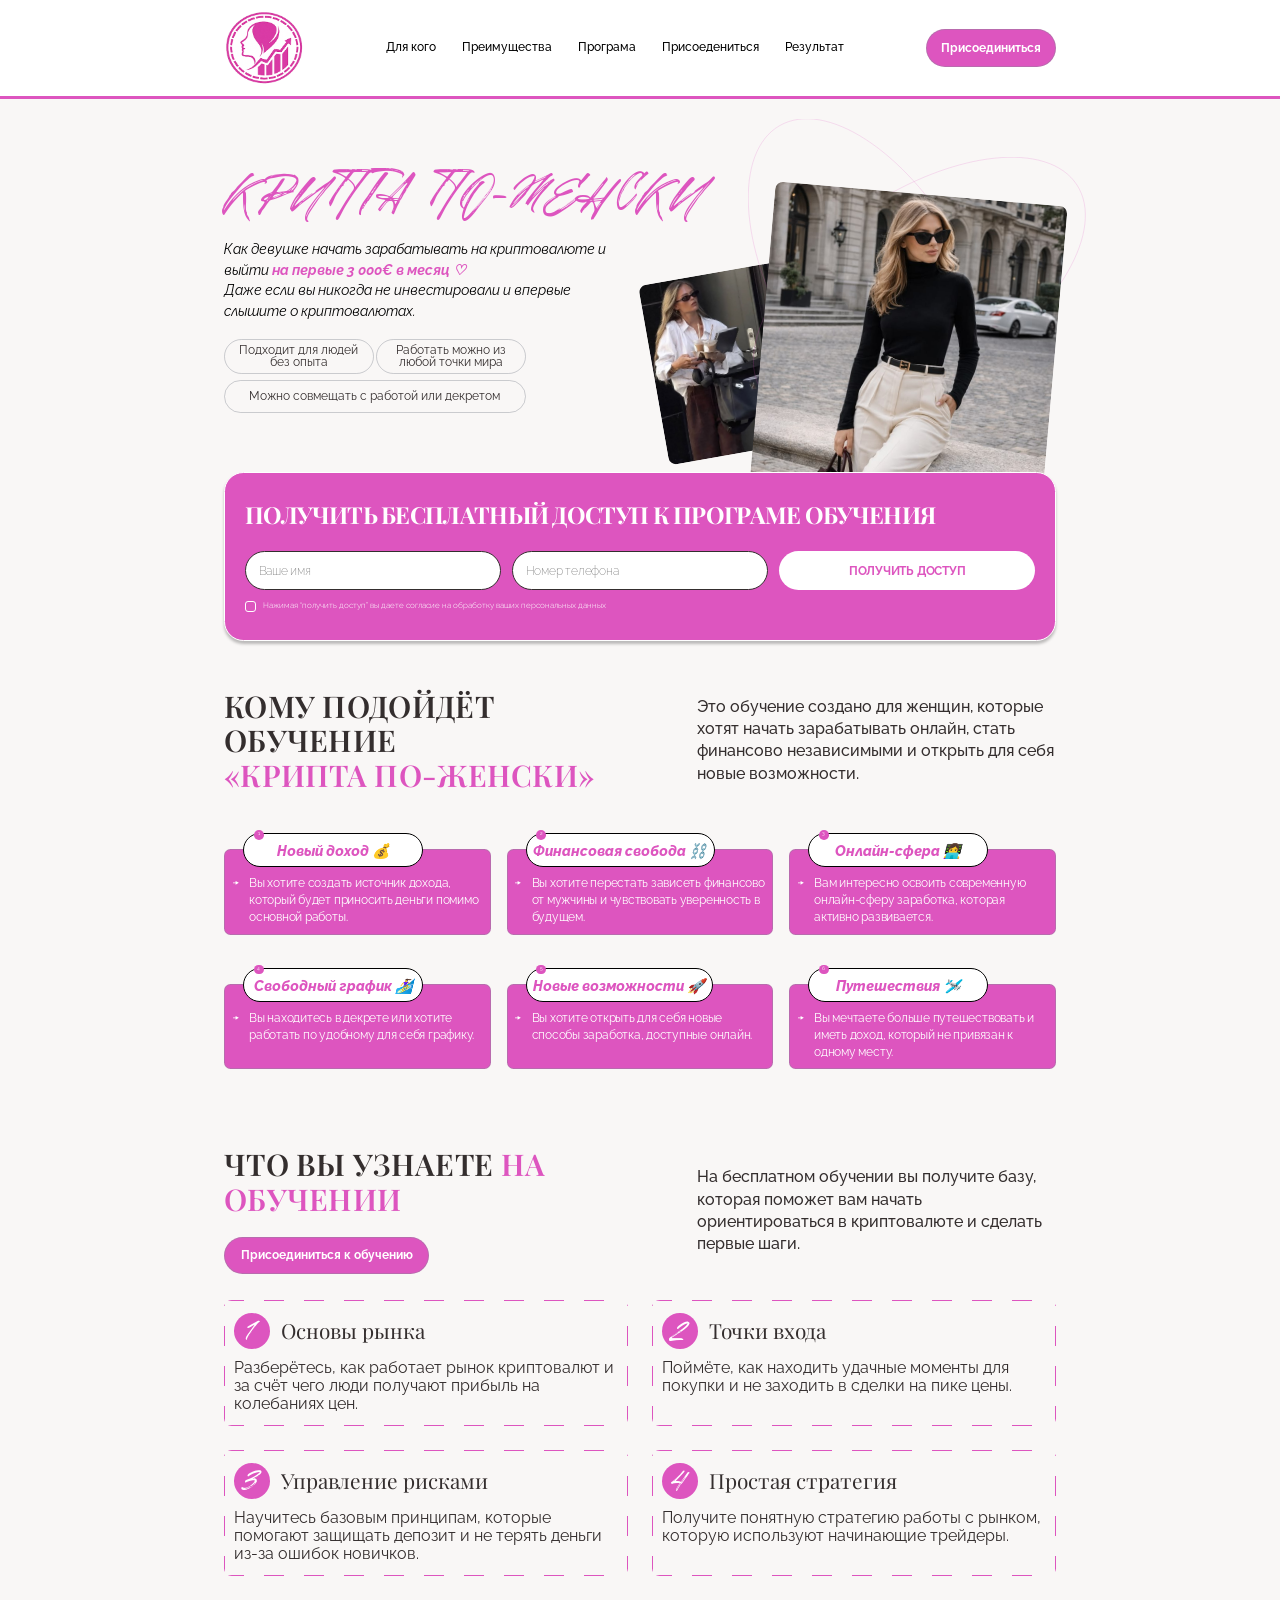
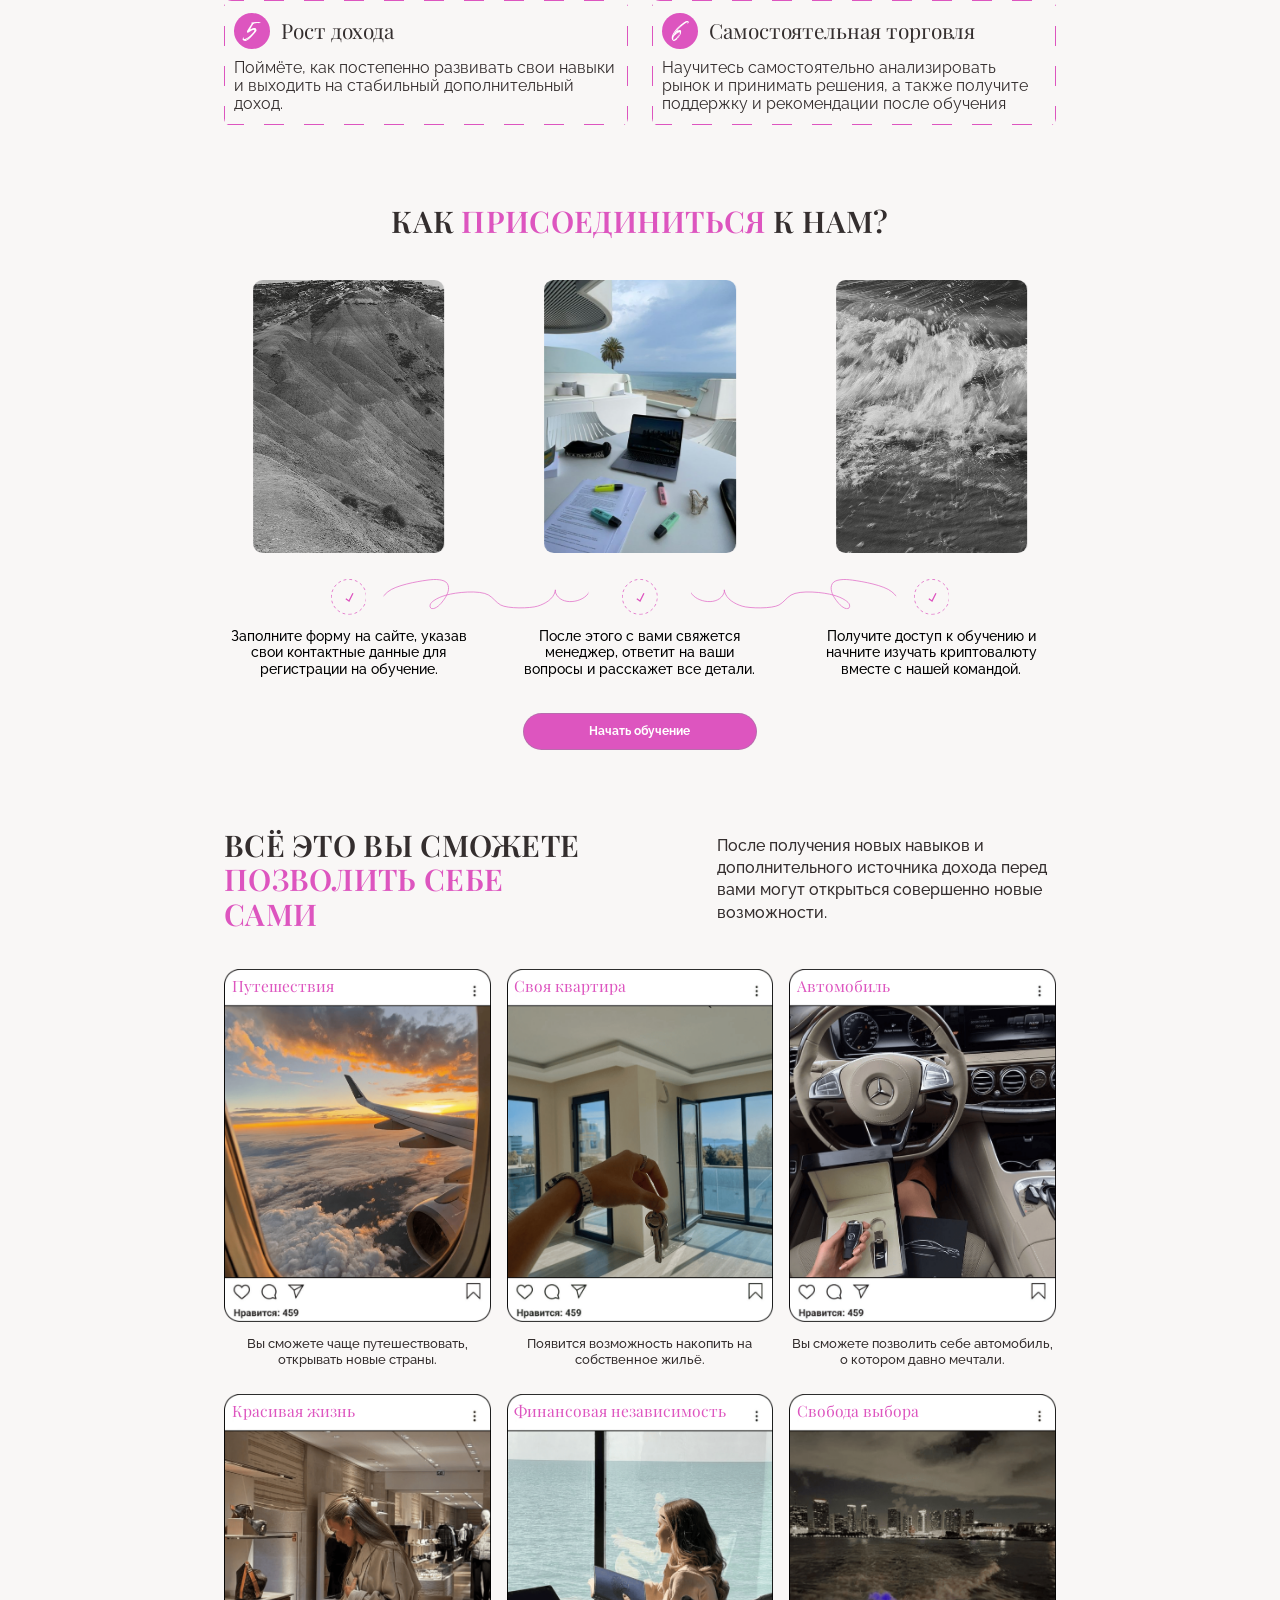
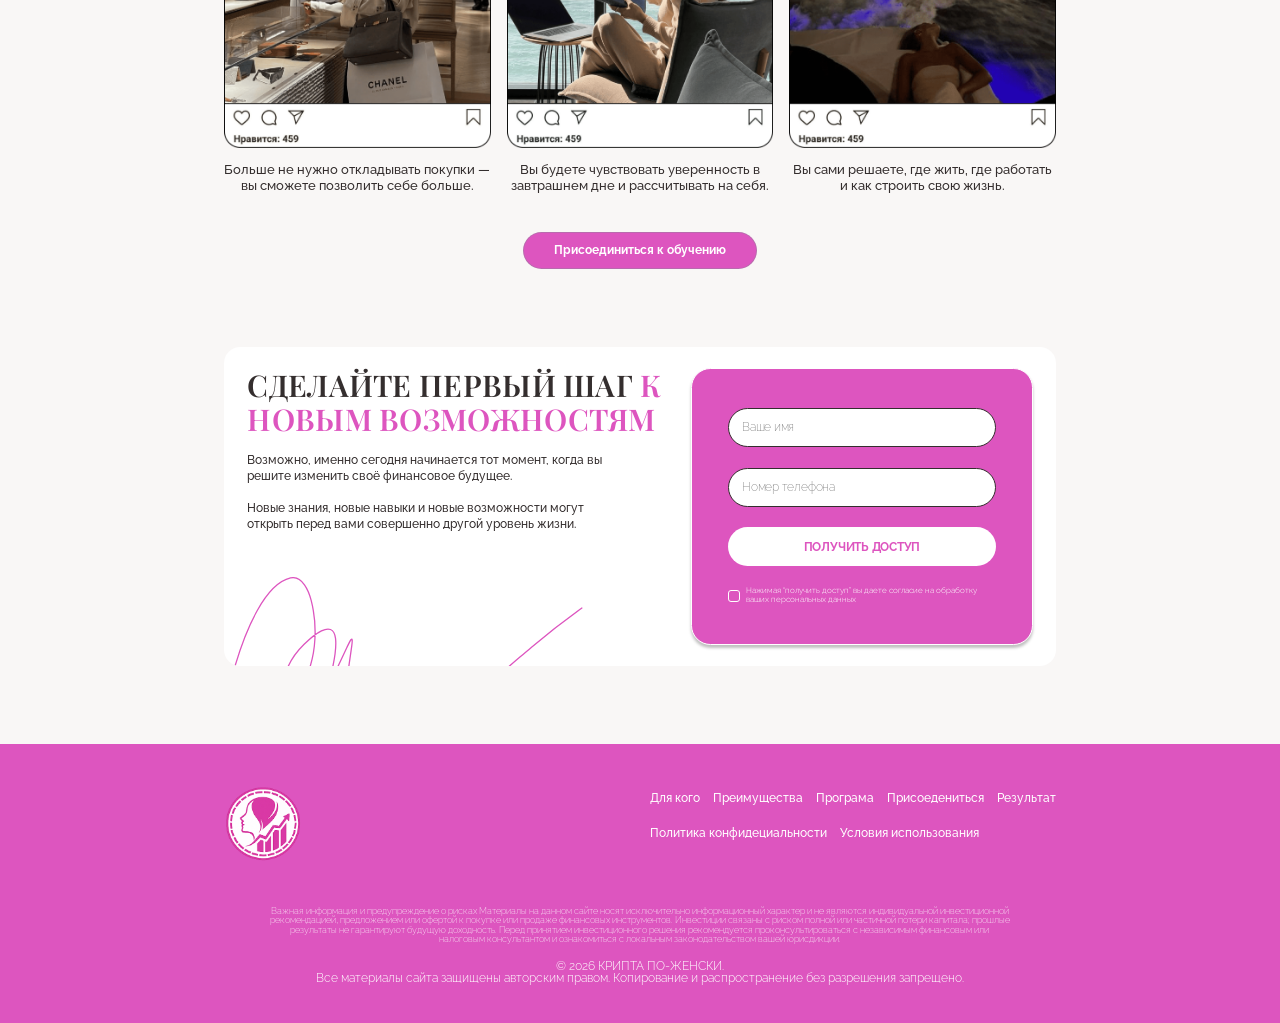
==== commit bb1ef815: "hero section desktop in progress" ====
--- a/index.html
+++ b/index.html
@@ -70,6 +70,70 @@
         <!-- main -->
         <main>
 
+            <!-- hero -->
+            <section class="hero">
+                <div class="container">
+                    <div class="hero_text">
+                        <h1>
+                            КРИПТА ПО-ЖЕНСКИ
+                        </h1>
+                        <p>
+                            Как девушке начать зарабатывать на криптовалюте и выйти <b>на первые 3 000€ в месяц ♡</b><br>
+                            Даже если вы никогда не инвестировали и впервые слышите о криптовалютах.
+                        </p>
+                        <ul>
+                            <li>
+                                Подходит для людей без опыта
+                            </li>
+                            <li>
+                                Работать можно из любой точки мира
+                            </li>
+                            <li>
+                                Можно совмещать с работой или декретом
+                            </li>
+                        </ul>
+                    </div>
+                    <div class="hero_imgs">
+                        <img class="hero_img" src="./assets/images/hero1.jpg" alt="">
+                        <img class="hero_img_two" src="./assets/images/hero2.jpg" alt="">
+                        <img src="./assets/images/hero_icon1.svg" alt="" class="circle_one">
+                        <img src="./assets/images/hero_icon2.svg" alt="" class="circle_two">
+                    </div>
+                    <div class="contact">
+                        <div class="contact_in">
+                            <form action="#">
+                                <h2>
+                                    Получить бесплатный доступ к програме обучения
+                                </h2>
+                                <div class="form_inputs">
+                                    <input type="text" placeholder="Ваше имя">
+                                    <input type="tel" placeholder="Номер телефона">
+                                    <button type="submit">
+                                        получить доступ
+                                    </button>
+                                </div>
+                                <label class="consent">
+                                    <input type="checkbox" class="consent_input" />
+
+                                    <span class="consent_box">
+                                        <svg width="12" height="9" viewBox="0 0 12 9" fill="none">
+                                            <path
+                                                d="M4.0293 6.68571L10.4864 0.228572C10.6388 0.0761906 10.8166 0 11.0198 0C11.223 0 11.4007 0.0761906 11.5531 0.228572C11.7055 0.380953 11.7817 0.562032 11.7817 0.77181C11.7817 0.981587 11.7055 1.16241 11.5531 1.31429L4.56264 8.32381C4.41026 8.47619 4.23248 8.55238 4.0293 8.55238C3.82613 8.55238 3.64835 8.47619 3.49597 8.32381L0.21978 5.04762C0.0673993 4.89524 -0.00574359 4.71441 0.000351648 4.50514C0.00644689 4.29587 0.0859387 4.11479 0.238828 3.9619C0.391716 3.80902 0.572796 3.73283 0.782066 3.73333C0.991336 3.73384 1.17216 3.81003 1.32454 3.9619L4.0293 6.68571Z"
+                                                fill="white" />
+                                        </svg>
+                                    </span>
+
+                                    <span class="consent_text">
+                                        Нажимая “получить доступ” вы даете согласие на обработку ваших персональных данных
+                                    </span>
+                                </label>
+                            </form>
+                        </div>
+                    </div>
+                </div>
+            </section>
+            <!-- hero -->
+
             <!-- services -->
             <section class="services">
                 <div class="container">
--- a/assets/scss/style.css
+++ b/assets/scss/style.css
@@ -476,6 +476,10 @@
   border-radius: 50rem;
   padding: 14rem 24rem;
   border: 1rem solid rgba(133, 138, 149, 0.4117647059);
+  transition: 0.3s ease;
+}
+.pink_btn:hover {
+  box-shadow: 0 3px 3px 0 rgba(0, 0, 0, 0.25);
 }
 
 .section_top {
@@ -521,14 +525,154 @@
   font-size: 18rem;
   line-height: 100%;
   color: #000000;
+  transition: 0.3s ease;
+}
+.header_link a:hover {
+  color: #DD55BF;
 }
 .header .pink_btn {
   width: 200rem;
 }
 
-.services {
-  margin-top: 60rem;
-}
+.hero {
+  padding-top: 90rem;
+  padding-bottom: 424rem;
+}
+.hero .container {
+  position: relative;
+}
+.hero_text h1 {
+  font-family: "Disruptors Script", sans-serif;
+  font-weight: 400;
+  font-size: 109rem;
+  text-transform: uppercase;
+  color: #DD55BF;
+}
+.hero_text p {
+  max-width: 613rem;
+  font-style: italic;
+  font-weight: 400;
+  font-size: 22rem;
+  line-height: 145%;
+  color: #000000;
+  margin-bottom: 26rem;
+}
+.hero_text p b {
+  font-style: italic;
+  font-weight: 700;
+  color: #DD55BF;
+}
+.hero_text ul {
+  display: grid;
+  grid-template-columns: repeat(2, 1fr);
+  gap: 8rem 4rem;
+  max-width: 464rem;
+}
+.hero_text li {
+  font-weight: 400;
+  font-size: 18rem;
+  line-height: 99%;
+  text-align: center;
+  color: #342e2e;
+  border-radius: 42rem;
+  padding: 8rem 20rem;
+  border: 1rem solid rgba(133, 138, 149, 0.4117647059);
+  min-height: 52rem;
+  display: flex;
+  align-items: center;
+  justify-content: center;
+}
+.hero_text li:last-child {
+  grid-column: 1/-1;
+}
+.hero_imgs {
+  position: absolute;
+  top: -30rem;
+  right: 0;
+  width: 720rem;
+  height: 690rem;
+}
+.hero_imgs .hero_img {
+  position: absolute;
+  top: 0;
+  left: 0;
+  right: 0;
+  bottom: 0;
+  margin: auto;
+  transform: rotate(5deg) translateX(50rem) translateY(30rem);
+  width: 450rem;
+  height: 587rem;
+  border-radius: 12rem;
+  -o-object-fit: cover;
+     object-fit: cover;
+  z-index: 3;
+}
+.hero_imgs .hero_img_two {
+  width: 232rem;
+  height: 280rem;
+  border-radius: 12rem;
+  -o-object-fit: cover;
+     object-fit: cover;
+  position: absolute;
+  bottom: 200rem;
+  left: 0;
+  transform: rotate(-10deg) translateX(20rem);
+}
+.hero_imgs .circle_one {
+  position: absolute;
+  transform: translateY(-30rem);
+  left: 0;
+  right: 0;
+  margin: auto;
+  width: 387rem;
+  height: 525rem;
+}
+.hero_imgs .circle_two {
+  position: absolute;
+  top: 30rem;
+  left: 0;
+  right: 0;
+  transform: translateX(70rem);
+  margin: auto;
+  width: 515rem;
+  height: 402rem;
+}
+.hero .contact {
+  position: absolute;
+  left: 0;
+  right: 0;
+  bottom: -350rem;
+  margin: auto;
+  width: calc(100% - 160rem);
+  z-index: 3;
+}
+.hero .contact_in {
+  background: transparent;
+  overflow: visible;
+  padding: 0;
+}
+.hero .contact_in h2 {
+  font-family: "Playfair Display", sans-serif;
+  font-weight: 700;
+  font-size: 36rem;
+  line-height: 130%;
+  letter-spacing: -0.03em;
+  text-transform: uppercase;
+  color: #FFFFFF;
+  margin-bottom: 32rem;
+}
+.hero .contact_in form {
+  width: 100%;
+  padding: 42rem 30rem;
+  gap: 0;
+}
+.hero .contact_in form .form_inputs {
+  display: grid;
+  grid-template-columns: repeat(3, 1fr);
+  gap: 16rem;
+  margin-bottom: 16rem;
+}
+
 @media (max-width: 850px) {
   .services {
     margin-top: 40rem;
@@ -1156,6 +1300,10 @@
   text-transform: uppercase;
   text-align: center;
   color: #DD55BF;
+  transition: 0.3s ease;
+}
+.contact form button:hover {
+  box-shadow: 0 3px 3px 0 rgba(0, 0, 0, 0.25);
 }
 .contact .consent {
   display: flex;
@@ -1180,6 +1328,7 @@
   opacity: 0;
   transform: scale(0.5);
   transition: 0.25s ease;
+  width: 10rem;
 }
 .contact .consent_text {
   font-weight: 300;
@@ -1189,6 +1338,102 @@
 .contact .consent_input:checked + .consent_box svg {
   opacity: 1;
   transform: scale(1);
+}
+
+.policy h1 {
+  font-weight: 800;
+  font-size: 60rem;
+  text-transform: uppercase;
+  text-align: center;
+  color: #DD55BF;
+  margin-bottom: 48rem;
+}
+@media (max-width: 850px) {
+  .policy h1 {
+    font-size: 32rem;
+    margin-bottom: 24rem;
+  }
+}
+@media (max-width: 640px) {
+  .policy h1 {
+    font-size: 22rem;
+  }
+}
+.policy_blocks {
+  display: flex;
+  flex-direction: column;
+  gap: 32rem;
+}
+@media (max-width: 850px) {
+  .policy_blocks {
+    gap: 24rem;
+  }
+}
+.policy_block {
+  display: flex;
+  flex-direction: column;
+  gap: 24rem;
+}
+@media (max-width: 850px) {
+  .policy_block {
+    gap: 16rem;
+  }
+}
+.policy_title {
+  display: flex;
+  align-items: center;
+  gap: 24rem;
+}
+@media (max-width: 850px) {
+  .policy_title {
+    gap: 12rem;
+  }
+}
+.policy_title .number {
+  width: 42rem;
+  height: 42rem;
+  border-radius: 50%;
+  background: #DD55BF;
+  display: flex;
+  align-items: center;
+  justify-content: center;
+  flex-shrink: 0;
+  font-family: "Gilroy", sans-serif;
+  font-weight: 700;
+  font-size: 28rem;
+  color: #FFFFFF;
+}
+@media (max-width: 850px) {
+  .policy_title .number {
+    width: 24rem;
+    height: 24rem;
+    font-size: 16rem;
+  }
+}
+.policy_title h3 {
+  font-weight: 500;
+  font-size: 32rem;
+  color: #000000;
+}
+@media (max-width: 850px) {
+  .policy_title h3 {
+    font-size: 18rem;
+  }
+}
+.policy p, .policy li {
+  font-weight: 300;
+  font-size: 22rem;
+  color: #000000;
+}
+@media (max-width: 850px) {
+  .policy p, .policy li {
+    font-size: 16rem;
+  }
+}
+@media (max-width: 850px) {
+  .policy p br, .policy li br {
+    display: none;
+  }
 }
 
 .footer {
@@ -1226,6 +1471,10 @@
   font-size: 18rem;
   line-height: 34rem;
   color: #FFFFFF;
+  transition: 0.3s ease;
+}
+.footer_top-links a:hover {
+  color: #342e2e;
 }
 .footer ul {
   display: flex;
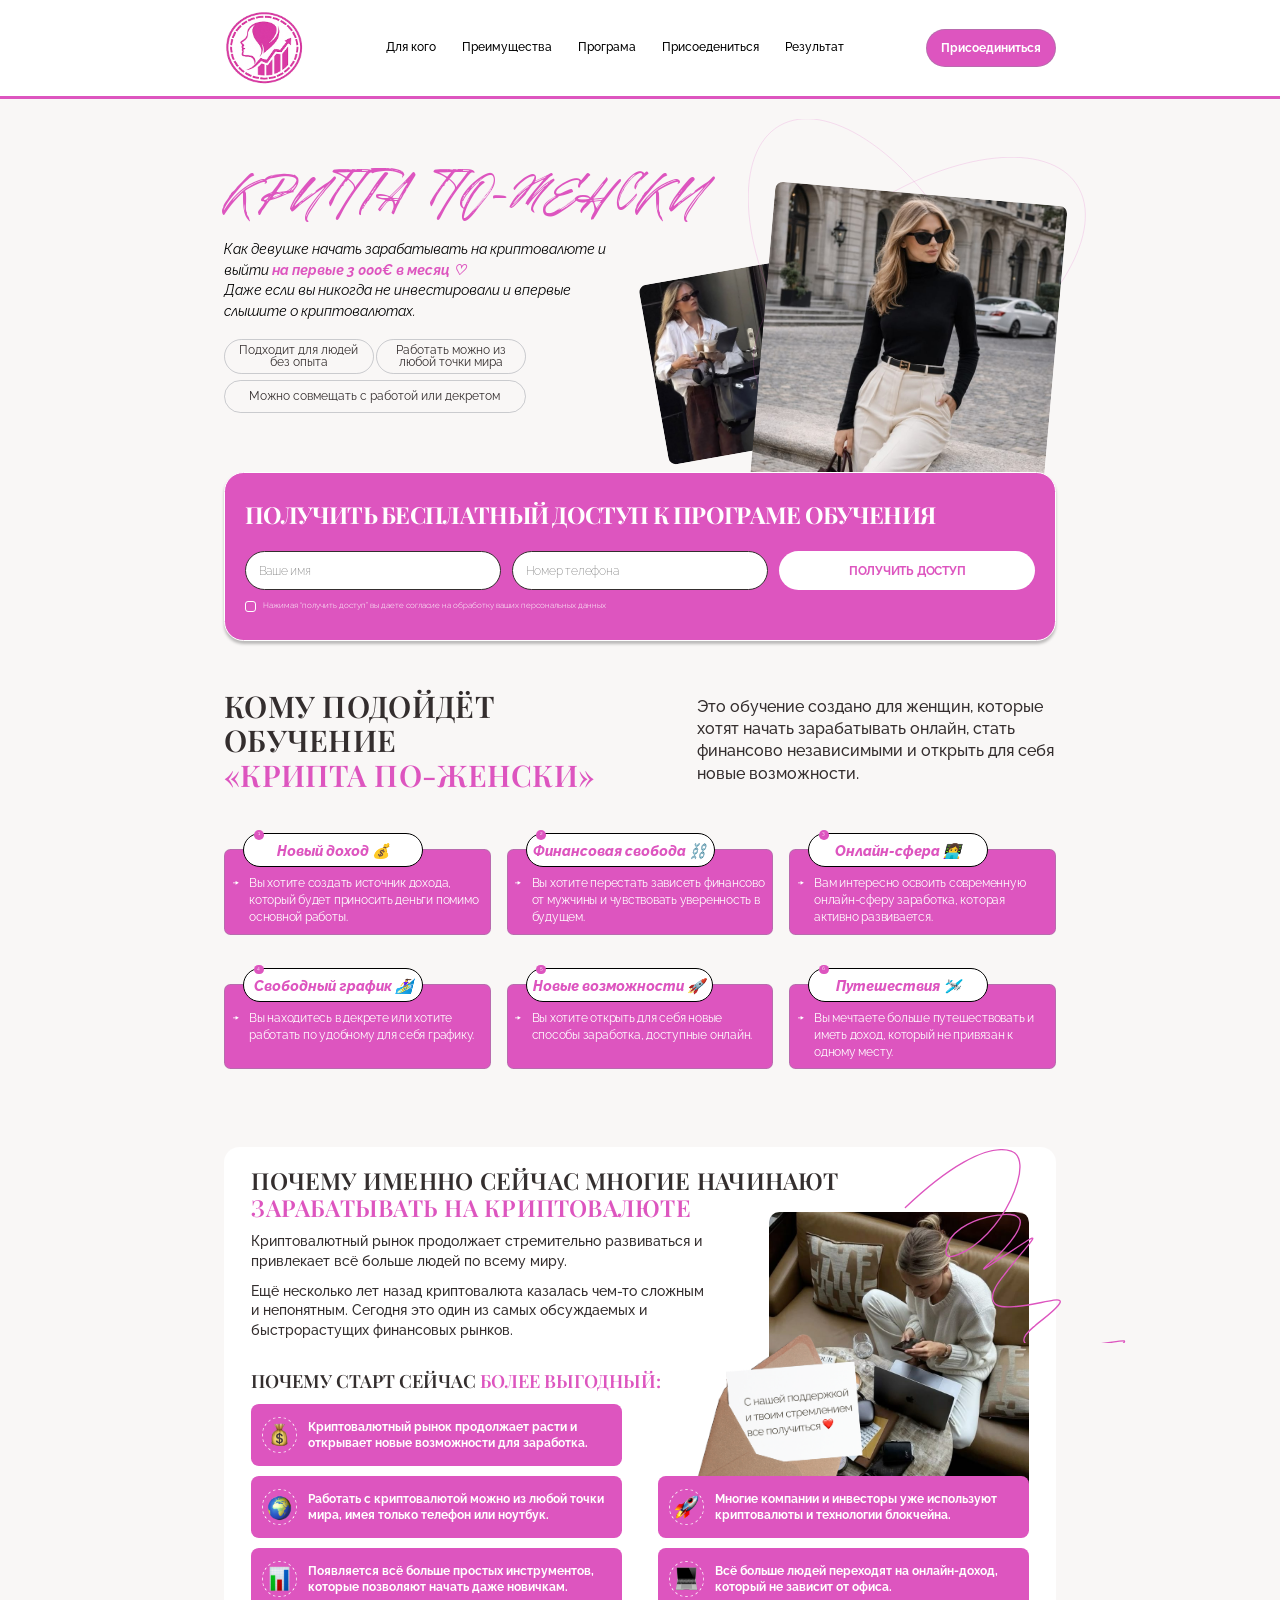
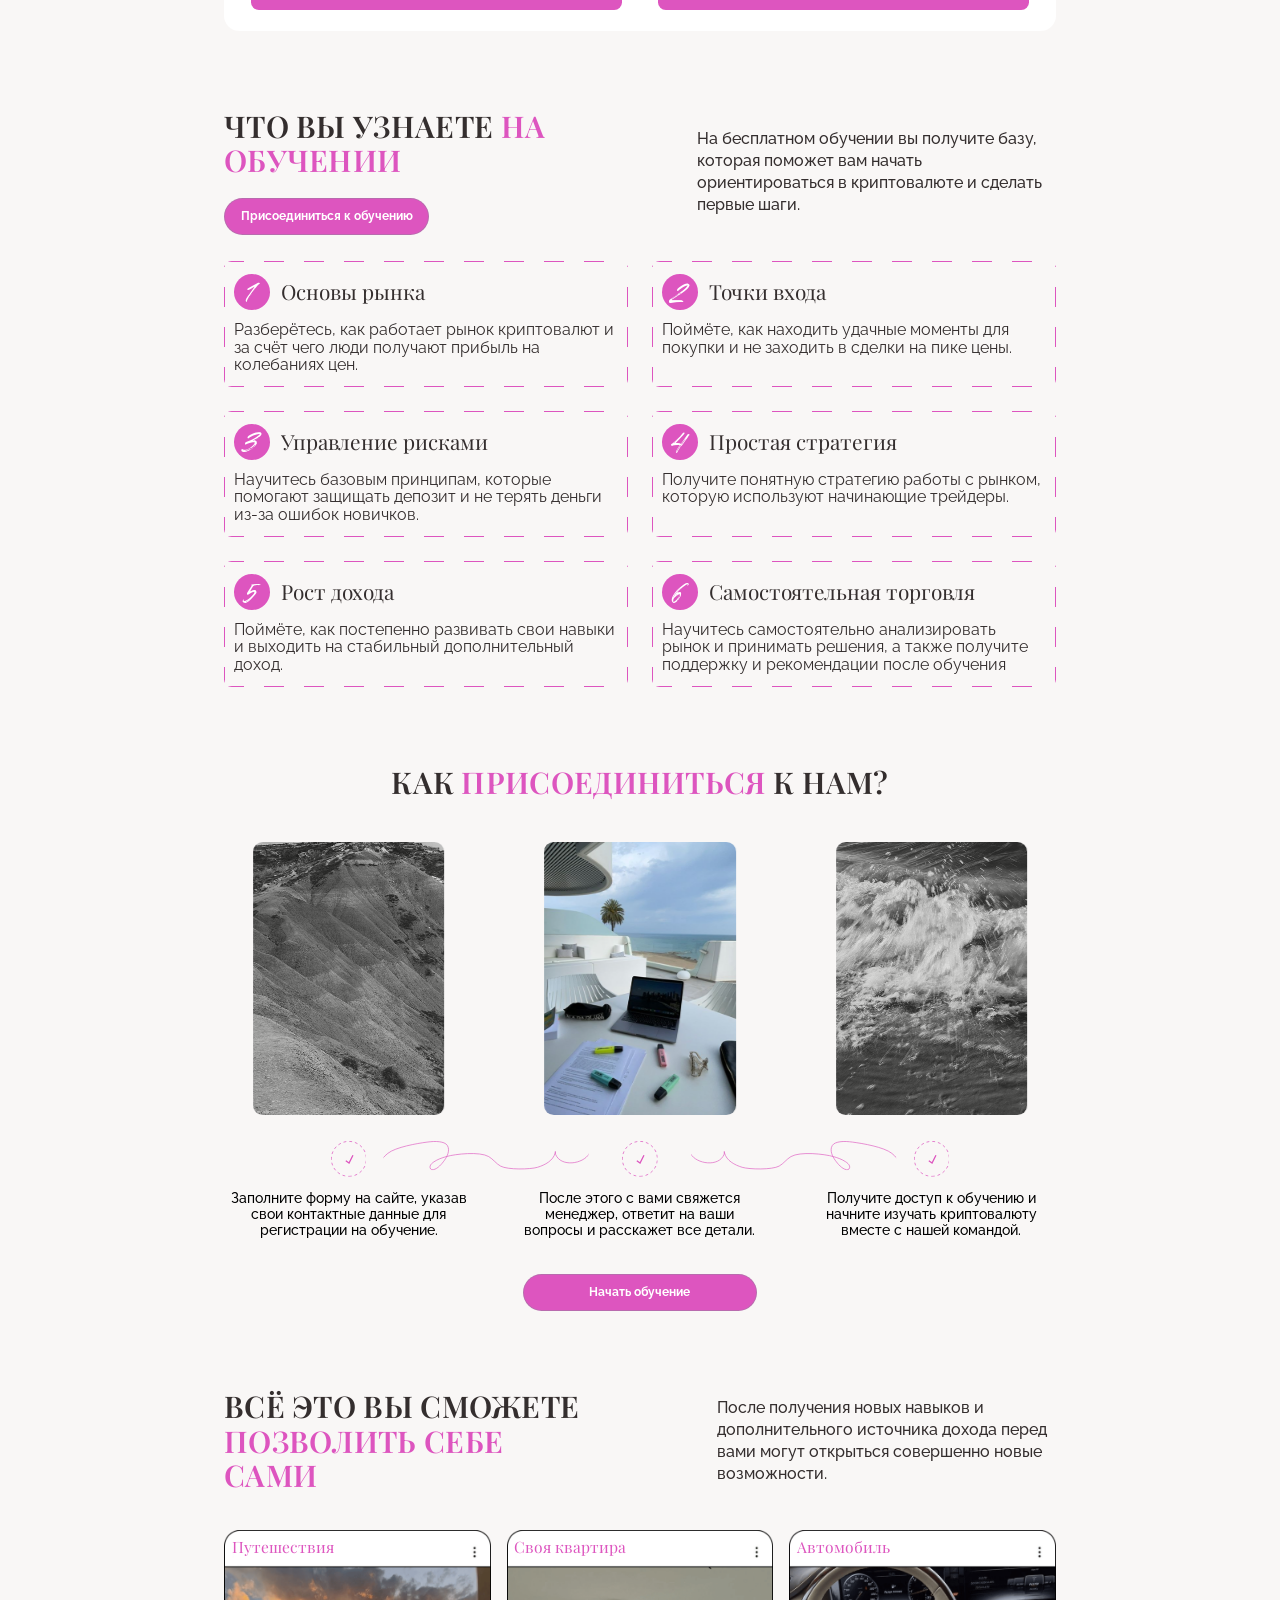
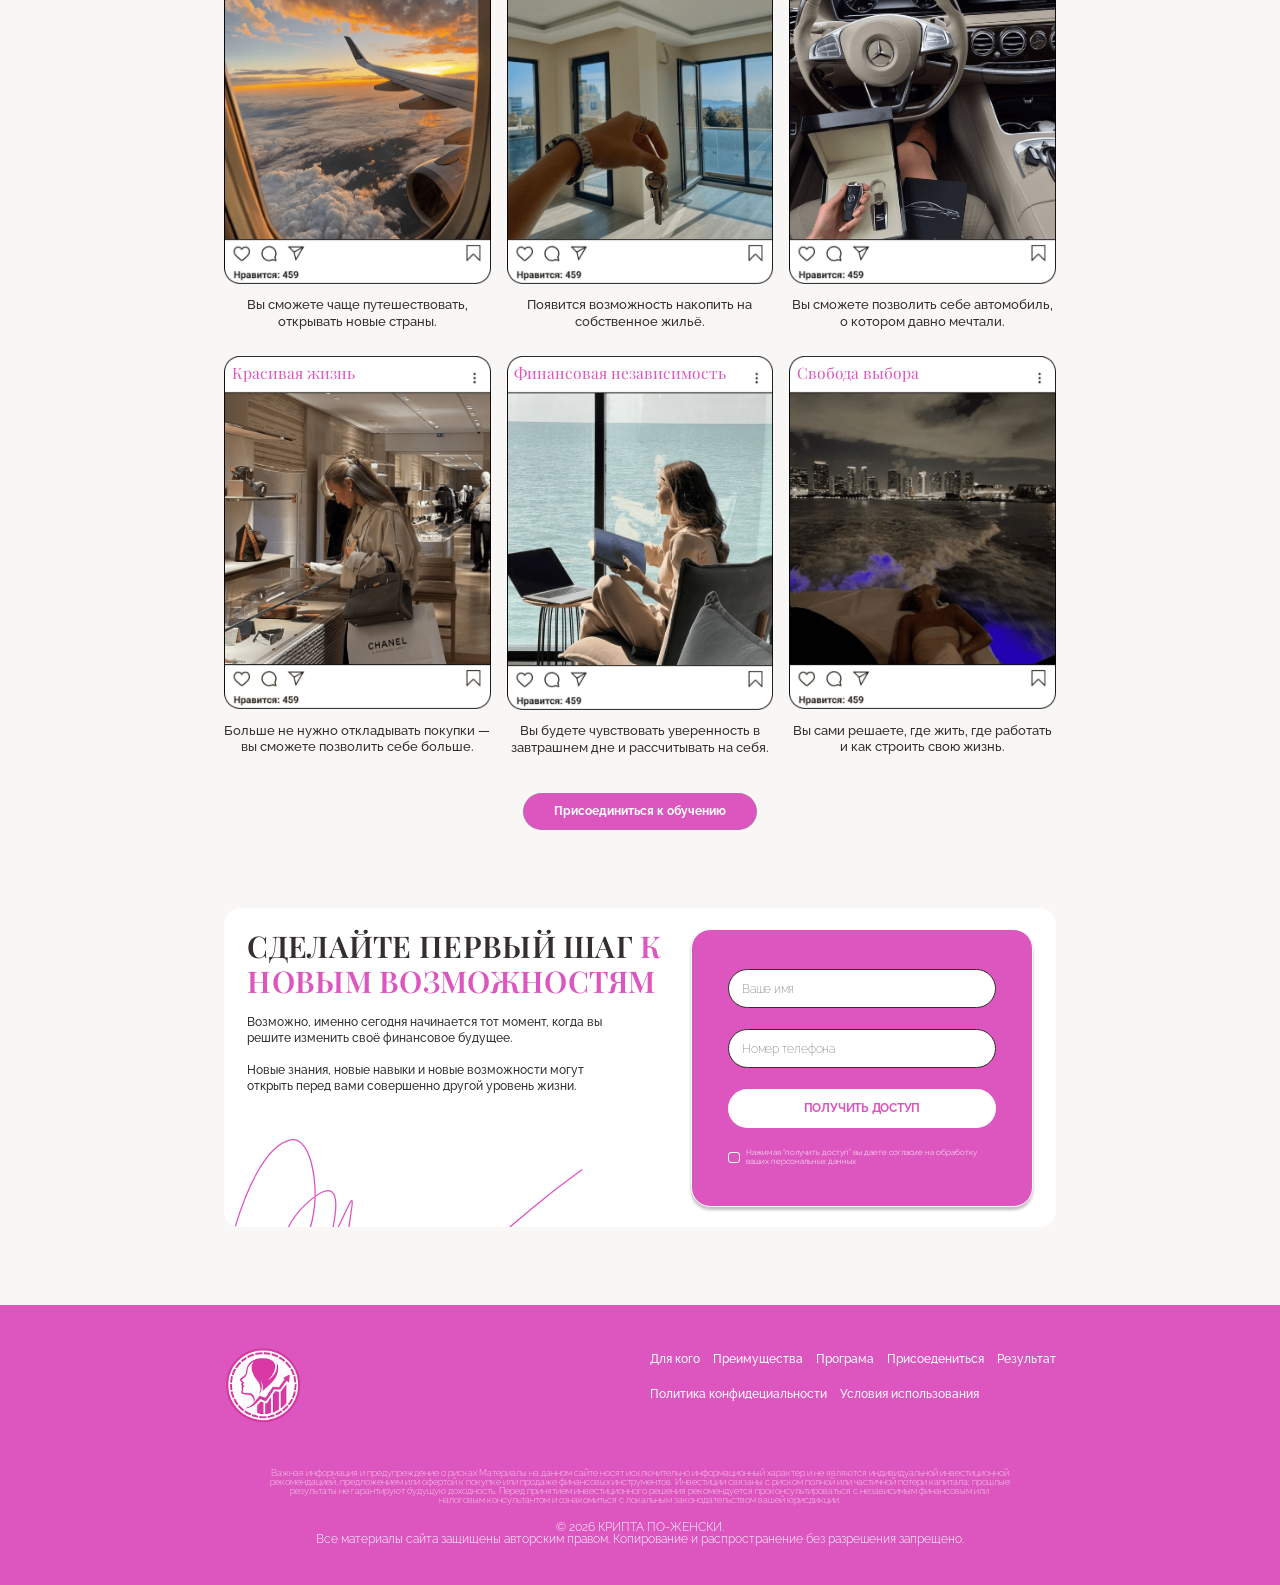
==== commit d91f66aa: "cryptocurrency section in progress" ====
--- a/index.html
+++ b/index.html
@@ -75,7 +75,7 @@
                 <div class="container">
                     <div class="hero_text">
                         <h1>
-                            КРИПТА ПО-ЖЕНСКИ
+                            КРИПТА<br> ПО-ЖЕНСКИ
                         </h1>
                         <p>
                             Как девушке начать зарабатывать на криптовалюте и выйти <b>на первые 3 000€ в месяц ♡</b><br>
@@ -256,6 +256,70 @@
                 </div>
             </section>
             <!-- services -->
+
+            <!-- cryptocurrency -->
+            <section class="cryptocurrency section_top">
+                <div class="container">
+                    <div class="cryptocurrency_in">
+                        <div class="cryptocurrency_text">
+                            <h2 class="section_title">
+                                Почему именно сейчас многие начинают <span>зарабатывать на криптовалюте</span>
+                            </h2>
+                            <p>
+                                Криптовалютный рынок продолжает стремительно развиваться и привлекает всё больше людей по всему миру.
+                            </p>
+                            <p>
+                                Ещё несколько лет назад криптовалюта казалась чем-то сложным и непонятным.
+                                Сегодня это один из самых обсуждаемых и быстрорастущих финансовых рынков.
+                            </p>
+                        </div>
+                        <div class="cryptocurrency_img">
+                            <img class="main_img" src="./assets/images/cryptocurrency_img.jpg" alt="">
+                            <img class="icon" src="./assets/images/cryptocurrency_icon.svg" alt="">
+                            <img class="email" src="./assets/images/cryptocurrency_email.png" alt="">
+                        </div>
+                        <div class="cryptocurrency_blocks">
+                            <h3>
+                                Почему старт сейчас <span>более выгодный:</span>
+                            </h3>
+                            <div class="cryptocurrency_blocks-in">
+                                <div class="cryptocurrency_block">
+                                    <img src="./assets/images/cryptocurrency1.png" alt="">
+                                    <p>
+                                        Криптовалютный рынок продолжает расти и открывает новые возможности для заработка.
+                                    </p>
+                                </div>
+                                <div class="cryptocurrency_block-transparent"></div>
+                                <div class="cryptocurrency_block">
+                                    <img src="./assets/images/cryptocurrency2.png" alt="">
+                                    <p>
+                                        Работать с криптовалютой можно из любой точки мира, имея только телефон или ноутбук.
+                                    </p>
+                                </div>
+                                <div class="cryptocurrency_block">
+                                    <img src="./assets/images/cryptocurrency3.png" alt="">
+                                    <p>
+                                        Многие компании и инвесторы уже используют криптовалюты и технологии блокчейна.
+                                    </p>
+                                </div>
+                                <div class="cryptocurrency_block">
+                                    <img src="./assets/images/cryptocurrency4.png" alt="">
+                                    <p>
+                                        Появляется всё больше простых инструментов, которые позволяют начать даже новичкам.
+                                    </p>
+                                </div>
+                                <div class="cryptocurrency_block">
+                                    <img src="./assets/images/cryptocurrency5.png" alt="">
+                                    <p>
+                                        Всё больше людей переходят на онлайн-доход, который не зависит от офиса.
+                                    </p>
+                                </div>
+                            </div>
+                        </div>
+                    </div>
+                </div>
+            </section>
+            <!-- cryptocurrency -->
 
             <!-- training -->
             <section class="training section_top">
--- a/assets/scss/style.css
+++ b/assets/scss/style.css
@@ -538,6 +538,12 @@
   padding-top: 90rem;
   padding-bottom: 424rem;
 }
+@media (max-width: 850px) {
+  .hero {
+    padding-bottom: 43rem;
+    padding-top: 24rem;
+  }
+}
 .hero .container {
   position: relative;
 }
@@ -547,6 +553,20 @@
   font-size: 109rem;
   text-transform: uppercase;
   color: #DD55BF;
+}
+@media (max-width: 850px) {
+  .hero_text h1 {
+    text-align: center;
+    font-size: 90rem;
+  }
+}
+.hero_text h1 br {
+  display: none;
+}
+@media (max-width: 850px) {
+  .hero_text h1 br {
+    display: block;
+  }
 }
 .hero_text p {
   max-width: 613rem;
@@ -562,11 +582,25 @@
   font-weight: 700;
   color: #DD55BF;
 }
+@media (max-width: 850px) {
+  .hero_text p {
+    font-size: 18rem;
+    max-width: 350rem;
+  }
+}
 .hero_text ul {
   display: grid;
   grid-template-columns: repeat(2, 1fr);
   gap: 8rem 4rem;
   max-width: 464rem;
+}
+@media (max-width: 850px) {
+  .hero_text ul {
+    margin-top: 380rem;
+    max-width: 100%;
+    position: relative;
+    z-index: 4;
+  }
 }
 .hero_text li {
   font-weight: 400;
@@ -585,12 +619,34 @@
 .hero_text li:last-child {
   grid-column: 1/-1;
 }
+@media (max-width: 850px) {
+  .hero_text li {
+    font-size: 15rem;
+    background: #FFFFFF;
+  }
+}
 .hero_imgs {
   position: absolute;
   top: -30rem;
   right: 0;
   width: 720rem;
   height: 690rem;
+}
+@media (max-width: 850px) {
+  .hero_imgs {
+    height: 445rem;
+    width: 488rem;
+    left: 0;
+    margin: auto;
+    top: auto;
+    bottom: 460rem;
+  }
+}
+@media (max-width: 480px) {
+  .hero_imgs {
+    left: 50%;
+    transform: translateX(-50%);
+  }
 }
 .hero_imgs .hero_img {
   position: absolute;
@@ -607,6 +663,12 @@
      object-fit: cover;
   z-index: 3;
 }
+@media (max-width: 850px) {
+  .hero_imgs .hero_img {
+    width: 300rem;
+    height: 390rem;
+  }
+}
 .hero_imgs .hero_img_two {
   width: 232rem;
   height: 280rem;
@@ -618,6 +680,13 @@
   left: 0;
   transform: rotate(-10deg) translateX(20rem);
 }
+@media (max-width: 850px) {
+  .hero_imgs .hero_img_two {
+    width: 154rem;
+    height: 185rem;
+    bottom: 100rem;
+  }
+}
 .hero_imgs .circle_one {
   position: absolute;
   transform: translateY(-30rem);
@@ -626,6 +695,12 @@
   margin: auto;
   width: 387rem;
   height: 525rem;
+}
+@media (max-width: 850px) {
+  .hero_imgs .circle_one {
+    width: 300rem;
+    transform: translateY(-50rem) translateX(50rem);
+  }
 }
 .hero_imgs .circle_two {
   position: absolute;
@@ -637,6 +712,12 @@
   width: 515rem;
   height: 402rem;
 }
+@media (max-width: 850px) {
+  .hero_imgs .circle_two {
+    width: 356rem;
+    transform: translateY(-50rem) translateX(80rem);
+  }
+}
 .hero .contact {
   position: absolute;
   left: 0;
@@ -645,6 +726,14 @@
   margin: auto;
   width: calc(100% - 160rem);
   z-index: 3;
+}
+@media (max-width: 850px) {
+  .hero .contact {
+    margin-top: 24rem;
+    position: static;
+    transform: translateX(-15rem);
+    width: calc(100% + 30rem);
+  }
 }
 .hero .contact_in {
   background: transparent;
@@ -661,10 +750,24 @@
   color: #FFFFFF;
   margin-bottom: 32rem;
 }
+@media (max-width: 850px) {
+  .hero .contact_in h2 {
+    margin-bottom: 16rem;
+    text-align: center;
+    font-size: 24rem;
+    max-width: 350rem;
+    margin: auto auto 16rem auto;
+  }
+}
 .hero .contact_in form {
   width: 100%;
   padding: 42rem 30rem;
   gap: 0;
+}
+@media (max-width: 850px) {
+  .hero .contact_in form {
+    padding: 30rem 5rem;
+  }
 }
 .hero .contact_in form .form_inputs {
   display: grid;
@@ -672,12 +775,24 @@
   gap: 16rem;
   margin-bottom: 16rem;
 }
-
-@media (max-width: 850px) {
-  .services {
-    margin-top: 40rem;
-  }
-}
+@media (max-width: 850px) {
+  .hero .contact_in form .form_inputs {
+    grid-template-columns: repeat(1, 1fr);
+  }
+}
+@media (max-width: 850px) {
+  .hero .contact_in form .form_inputs input {
+    height: 47rem;
+    font-size: 14rem;
+  }
+}
+@media (max-width: 850px) {
+  .hero .contact_in form .form_inputs button {
+    font-size: 20rem;
+    height: 54rem;
+  }
+}
+
 .services_head {
   display: flex;
   align-items: center;
@@ -814,6 +929,160 @@
   }
 }
 
+.cryptocurrency_in {
+  border-radius: 24rem;
+  background: #FFFFFF;
+  padding: 32rem 42rem;
+  position: relative;
+}
+@media (max-width: 850px) {
+  .cryptocurrency_in {
+    padding: 32rem 10rem;
+  }
+}
+.cryptocurrency_text .section_title {
+  font-size: 36rem;
+  max-width: 920rem;
+}
+@media (max-width: 850px) {
+  .cryptocurrency_text .section_title {
+    font-size: 28rem;
+  }
+}
+.cryptocurrency_text p {
+  max-width: 700rem;
+  font-weight: 500;
+  font-style: Medium;
+  font-size: 22rem;
+  line-height: 30rem;
+  vertical-align: middle;
+  color: #342e2e;
+  margin-top: 16rem;
+}
+@media (max-width: 850px) {
+  .cryptocurrency_text p {
+    font-size: 18rem;
+  }
+}
+.cryptocurrency_img {
+  position: absolute;
+  top: 100rem;
+  right: 42rem;
+  width: 400rem;
+  height: 480rem;
+}
+@media (max-width: 850px) {
+  .cryptocurrency_img {
+    width: 283rem;
+    height: 378rem;
+    position: relative;
+  }
+}
+.cryptocurrency_img .main_img {
+  border-radius: 16rem;
+  width: 100%;
+  height: 100%;
+  -o-object-fit: cover;
+     object-fit: cover;
+}
+.cryptocurrency_img .icon {
+  position: absolute;
+  top: -97rem;
+  right: -180rem;
+  width: 400rem;
+  height: 298rem;
+}
+.cryptocurrency_img .email {
+  position: absolute;
+  bottom: -35rem;
+  left: -160rem;
+  width: 360rem;
+  height: 360rem;
+  -o-object-fit: contain;
+     object-fit: contain;
+}
+.cryptocurrency_blocks {
+  margin-top: 48rem;
+  position: relative;
+  z-index: 2;
+}
+@media (max-width: 850px) {
+  .cryptocurrency_blocks {
+    margin-top: 36rem;
+  }
+}
+.cryptocurrency_blocks h3 {
+  font-family: "Playfair Display", sans-serif;
+  font-weight: 600;
+  font-size: 28rem;
+  text-transform: uppercase;
+  color: #342e2e;
+  margin-bottom: 18rem;
+}
+@media (max-width: 850px) {
+  .cryptocurrency_blocks h3 {
+    margin-bottom: 24rem;
+  }
+}
+.cryptocurrency_blocks h3 span {
+  display: inline;
+  color: #DD55BF;
+}
+.cryptocurrency_blocks-in {
+  display: grid;
+  grid-template-columns: repeat(2, 1fr);
+  gap: 16rem 56rem;
+}
+@media (max-width: 850px) {
+  .cryptocurrency_blocks-in {
+    grid-template-columns: repeat(1, 1fr);
+  }
+}
+.cryptocurrency_block {
+  padding: 20rem 16rem;
+  border-radius: 12rem;
+  background: #DD55BF;
+  display: flex;
+  align-items: center;
+  gap: 16rem;
+}
+@media (max-width: 850px) {
+  .cryptocurrency_block {
+    align-items: start;
+  }
+}
+@media (max-width: 850px) {
+  .cryptocurrency_block-transparent {
+    display: none;
+  }
+}
+.cryptocurrency_block img {
+  width: 55rem;
+  height: 55rem;
+  display: flex;
+  flex-shrink: 0;
+}
+@media (max-width: 850px) {
+  .cryptocurrency_block img {
+    width: 36rem;
+    height: 36rem;
+  }
+}
+.cryptocurrency_block p {
+  font-weight: 700;
+  font-style: Bold;
+  font-size: 18rem;
+  line-height: 25rem;
+  color: #FFFFFF;
+}
+@media (max-width: 850px) {
+  .cryptocurrency_block p {
+    font-weight: 400;
+    font-size: 16rem;
+    line-height: 22rem;
+  }
+}
+
 @media (max-width: 850px) {
   .training {
     padding-bottom: 90rem;
